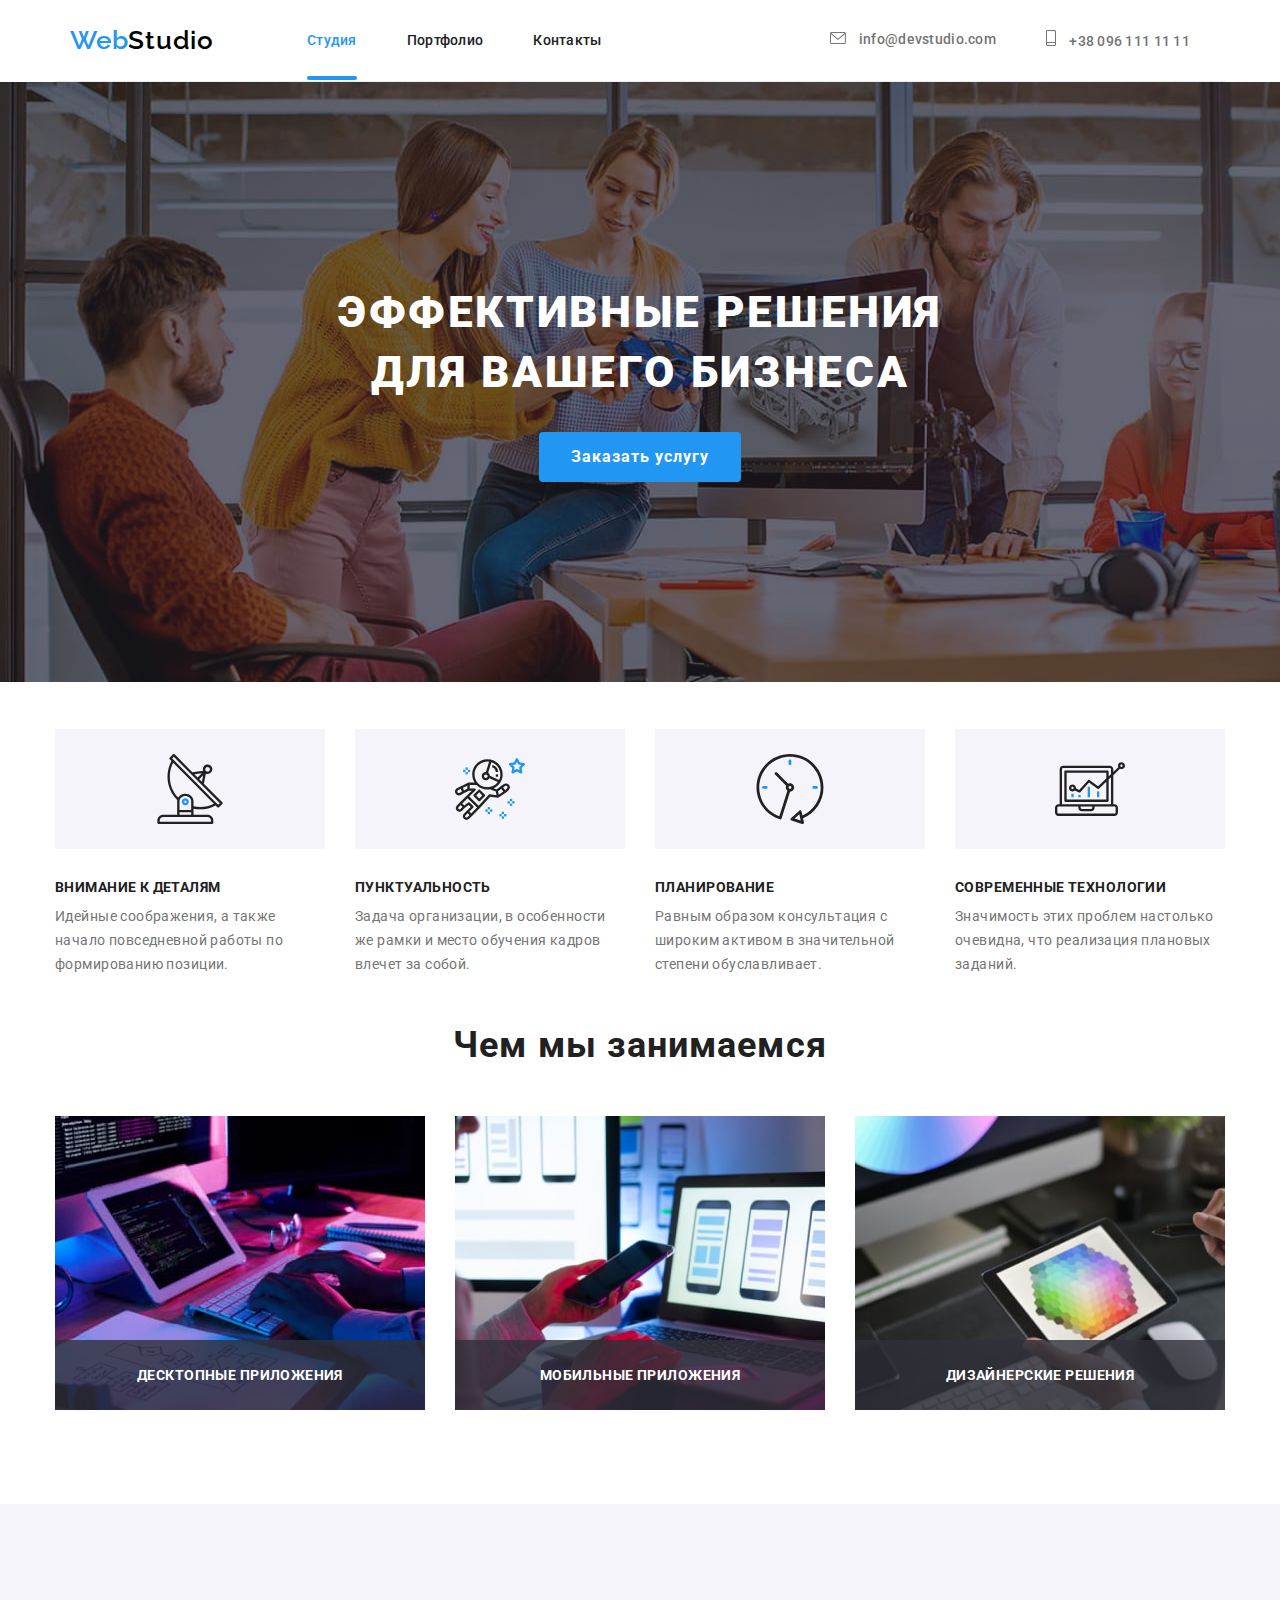
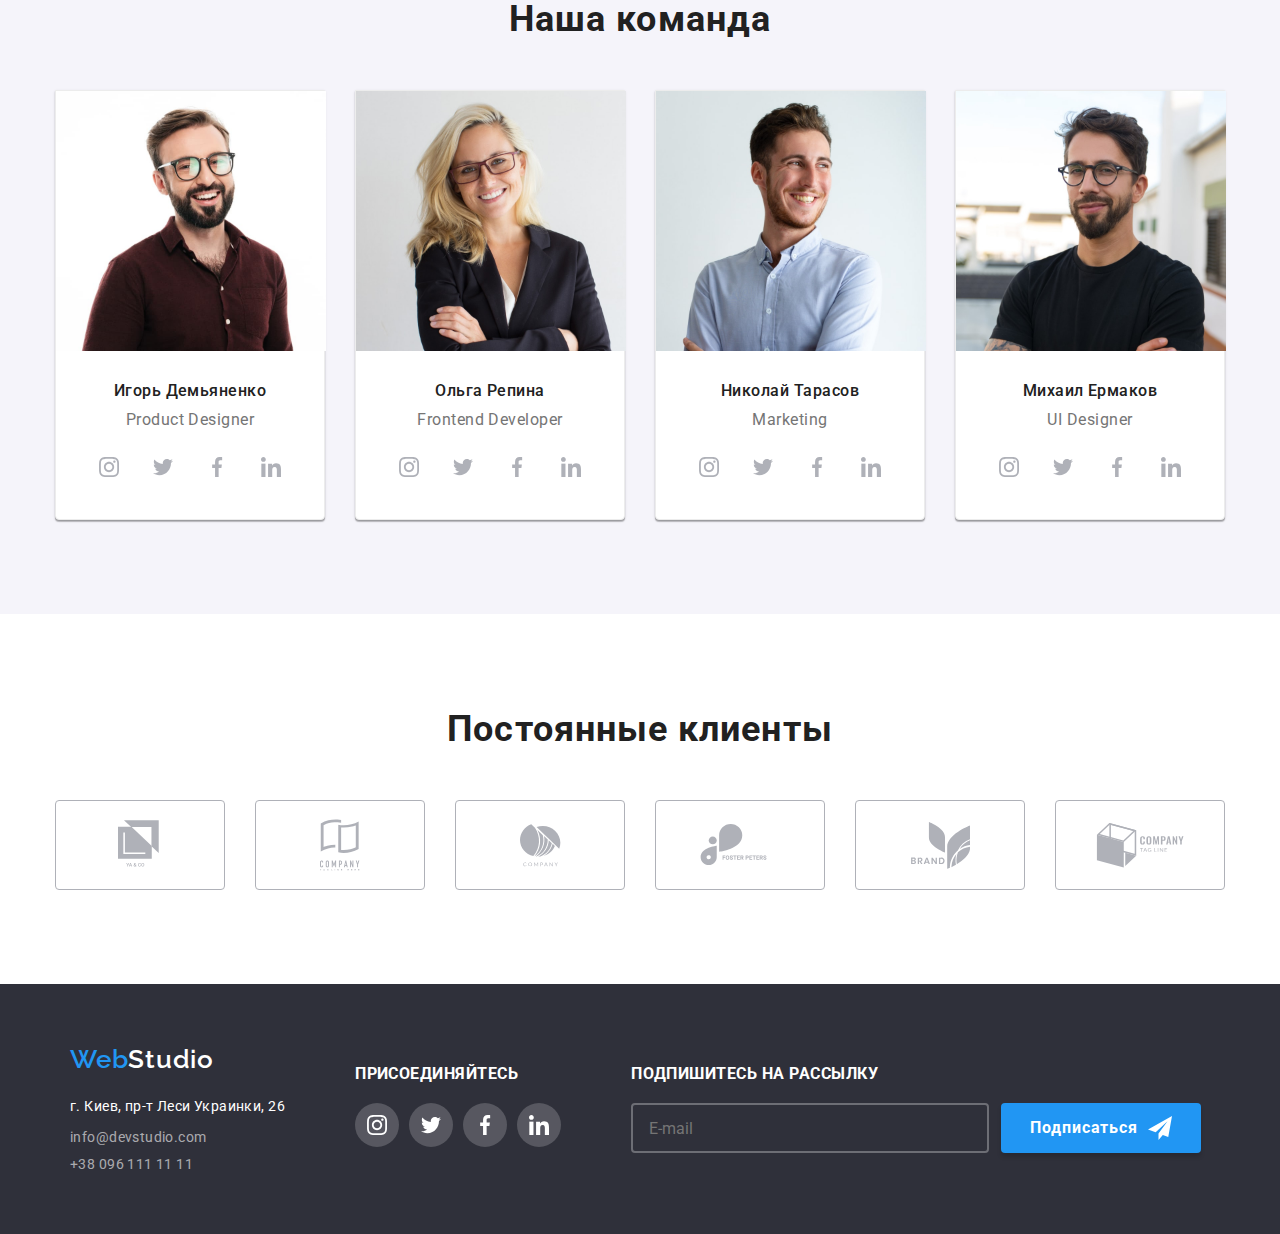
==== index.html @ baeb5adb "добавление фалов" ====
<!DOCTYPE html>
<html lang="ru">
<head>
    <meta charset="UTF-8">
    <meta name="viewport" content="width=device-width, initial-scale=1.0">
    <title>Вебстудия</title>
    <link rel="stylesheet" href="https://cdnjs.cloudflare.com/ajax/libs/modern-normalize/1.0.0/modern-normalize.css">
    <link rel="stylesheet" href="./css/styles.css">
    <link href="https://fonts.googleapis.com/css2?family=Raleway:wght@600&family=Roboto:wght@400;500;700;900&display=swap" rel="stylesheet">
</head>
<body>
    <div class="container">
        <!--HEADER-->
        <header class="header">
            <div class="container">
                <nav class="navigation">
                    <a class="link navigation-link" href="./index.html" aria-label="логотип вебстудии" lang="en">
                        <span class="web">Web</span>Studio  
                    </a>
                    <ul class="list navigation-list">
                        <li class="navigation-list-item">
                            <a class="navigation-list-link link link-studija" href="./index.html">Студия</a></li>
                        <li class="navigation-list-item">
                            <a class="link navigation-list-link" href="./portfolio.html">Портфолио</a></li>
                        <li class="navigation-list-item">
                            <a class="link navigation-list-link" href="">Контакты</a></li>
                    </ul>
                </nav>

                <address class="address">
                        <ul class="list header-address-link">
                        <li class="header-address">
                            <a class="link header-mail-link" 
                                href="mailto:info@devstudio.com">
                                <svg>
                                    <use href="./images/sprite.svg#icon-envelope" ></use>
                                </svg>
                                info@devstudio.com
                            </a>
                        </li>
                        <li class="header-address">
                            <a class="link header-tel-link" 
                                href="tel:+380961111111">
                                <svg>
                                    <use href="./images/sprite.svg#icon-smartphone" ></use>
                                </svg>
                                +38 096 111 11 11
                            </a>
                        </li>
                        </ul>
                </address>
            </div>
        </header>
    </div>    
        <main>

            <!--HERO-->
            <section class="hero">
                <div class="container">
                    <h1 class="hero-title">Эффективные решения <br> для вашего бизнеса</h1>
                    <button type="button" class="model-btn" data-modal-open> Заказать услугу </button>
                </div>
            </section>
                
            <!--Good-->
            <section class="articl">
                <div class="container">
                    <h2 class="articl-title-hidden visually-hidden">Список преимущетв</h2>
                    <ul class="list articl-list">
                        <li class="articl-list-item antenna">
                            <h3 class="articl-title">Внимание к деталям</h3>
                            <p class="articl-content"> Идейные соображения, а также начало повседневной работы по формированию позиции.</p>
                        </li>
                        <li class="articl-list-item astronaut">
                            <h3 class="articl-title">Пунктуальность</h3>
                            <p class="articl-content"> Задача организации, в особенности же рамки и место обучения кадров влечет за собой.</p>
                        </li>
                        <li class="articl-list-item clock">
                            <h3 class="articl-title"> Планирование</h3>
                            <p class="articl-content">Равным образом консультация с широким активом в значительной степени обуславливает.</p>
                        </li>
                        <li class="articl-list-item diagram">
                            <h3 class="articl-title">Современные технологии</h3>
                            <p class="articl-content">Значимость этих проблем настолько очевидна, что реализация плановых заданий.</p>
                        </li>
                    </ul>
                </div>     
            </section>
        
                <!--Services-->
               
            <section class="services-section">
                <div class="container">  
                    <h2 class="services-title">Чем мы занимаемся</h2>
                    <ul class="list services-img-list">
                        <Li class="services-img">
                            <img src="./images/box/box1.jpg" alt="Создание сайта"> 
                            <div class="services-text">
                                <p>Десктопные приложения</p>
                            </div>
                        </Li>    
                        <li class="services-img">
                            <img src="./images/box/box2.jpg" alt="Создание мобильного приложения">
                            <div class="services-text">
                                <p>Мобильные приложения</p>
                            </div>
                        </li>
                        <li class="services-img">
                            <img src="./images/box/box3.jpg" alt="Вебдизайн">
                            <div class="services-text">
                                <p>Дизайнерские решения</p>
                            </div>
                        </Li>
                    </ul>
                </div> 
            </section>
               
            <!--About us-->
            <section class="about-us-section">
                <div class="container">  
                    <h2 class="about-title">Наша команда</h2>
                    <ul class="list about-list">
                        <li class="about-inf">
                            <img  class="about-img" src="./images/team/team1.jpg" alt="фотография Игорь Демьяненко">
                            <div class="container-about">
                                <h3 class="about-name">Игорь Демьяненко</h3>
                                <p lang="en" class="about-prof"> Product Designer </p>
                                <ul class="social-list list">
                                    <li class="social-list-item">
                                      <a href="" class="social-link">
                                          <svg>
                                              <use href="./images/sprite.svg#icon-instagram"></use>
                                          </svg>
                                      </a>
                                    </li>
                                    <li class="social-list-item">
                                      <a href="" class="social-link">
                                        <svg>
                                            <use href="./images/sprite.svg#icon-twitter"></use>
                                        </svg> 
                                      </a>

                                    </li>
                                    <li class="social-list-item">
                                      <a href="" class="social-link">
                                        <svg>
                                            <use href="./images/sprite.svg#icon-facebook"></use>
                                        </svg>
                                      </a>

                                    </li>
                                    <li class="social-list-item">
                                      <a href="" class="social-link">
                                        <svg>
                                            <use href="./images/sprite.svg#icon-linkedin"></use>
                                        </svg>
                                      </a>

                                    </li>
                                </ul>
                            </div>
                        </li>
                        <li class="about-inf">
                            <img class="about-img" src="./images/team/team2.jpg" alt="фотография Ольга Репина">
                            <div class="container-about">
                                <h3 class="about-name">Ольга Репина</h3>
                                <p lang="en" class="about-prof">Frontend Developer</p>
                                <ul class="social-list list">
                                    <li class="social-list-item">
                                      <a href="" class="social-link">
                                          <svg>
                                              <use href="./images/sprite.svg#icon-instagram"></use>
                                          </svg>
                                      </a>
                                    </li>
                                    <li class="social-list-item">
                                      <a href="" class="social-link">
                                        <svg>
                                            <use href="./images/sprite.svg#icon-twitter"></use>
                                        </svg> 
                                      </a>

                                    </li>
                                    <li class="social-list-item">
                                      <a href="" class="social-link">
                                        <svg>
                                            <use href="./images/sprite.svg#icon-facebook"></use>
                                        </svg>
                                      </a>

                                    </li>
                                    <li class="social-list-item">
                                      <a href="" class="social-link">
                                        <svg>
                                            <use href="./images/sprite.svg#icon-linkedin"></use>
                                        </svg>
                                      </a>

                                    </li>
                                </ul>
                            </div>
                        </li>
                        <li class="about-inf">
                            <img class="about-img" src="./images/team/team3.jpg" alt="фотография Николай Тарасов">
                            <div class="container-about">
                                <h3 class="about-name">Николай Тарасов</h3>
                                <p lang="en" class="about-prof">Marketing</p>
                                <ul class="social-list list">
                                    <li class="social-list-item">
                                      <a href="" class="social-link">
                                          <svg>
                                              <use href="./images/sprite.svg#icon-instagram"></use>
                                          </svg>
                                      </a>
                                    </li>
                                    <li class="social-list-item">
                                      <a href="" class="social-link">
                                        <svg>
                                            <use href="./images/sprite.svg#icon-twitter"></use>
                                        </svg> 
                                      </a>

                                    </li>
                                    <li class="social-list-item">
                                      <a href="" class="social-link">
                                        <svg>
                                            <use href="./images/sprite.svg#icon-facebook"></use>
                                        </svg>
                                      </a>

                                    </li>
                                    <li class="social-list-item">
                                      <a href="" class="social-link">
                                        <svg>
                                            <use href="./images/sprite.svg#icon-linkedin"></use>
                                        </svg>
                                      </a>

                                    </li>
                                </ul>
                            </div>
                        </li>
                        <li class="about-inf">
                            <img class="about-img" src="./images/team/team4.jpg" alt="фотография Михаил Ермаков">
                            <div class="container-about">
                                <h3 class="about-name">Михаил Ермаков</h3>
                                <p lang="en" class="about-prof">UI Designer</p>
                                <ul class="social-list list">
                                    <li class="social-list-item">
                                      <a href="" class="social-link">
                                          <svg>
                                              <use href="./images/sprite.svg#icon-instagram"></use>
                                          </svg>
                                      </a>
                                    </li>
                                    <li class="social-list-item">
                                      <a href="" class="social-link">
                                        <svg>
                                            <use href="./images/sprite.svg#icon-twitter"></use>
                                        </svg> 
                                      </a>

                                    </li>
                                    <li class="social-list-item">
                                      <a href="" class="social-link">
                                        <svg>
                                            <use href="./images/sprite.svg#icon-facebook"></use>
                                        </svg>
                                      </a>

                                    </li>
                                    <li class="social-list-item">
                                      <a href="" class="social-link">
                                        <svg>
                                            <use href="./images/sprite.svg#icon-linkedin"></use>
                                        </svg>
                                      </a>

                                    </li>
                                </ul>
                            </div>
                        </li>
                    </ul>
                </div> 
            </section>

            <!--Clients-->
            <section class="clients-section">
                <div class="container">
                    <h2 class="clients-title">Постоянные клиенты</h2>
                    <ul class="list clients-list">
                        <li class="clients-list-item">
                            <a href="" class="clients-list-link">
                                <svg width="45" height="50">
                                    <use href="./images/sprite.svg#icon-logo1"></use>
                                </svg>
                            </a>
                        </li>
                        <li class="clients-list-item">
                            <a href="" class="clients-list-link">
                                <svg width="40" height="52">
                                    <use href="./images/sprite.svg#icon-logo2"></use>
                                </svg>
                            </a>
                        </li>
                        <li class="clients-list-item">
                            <a href="" class="clients-list-link">
                                <svg width="41" height="43">
                                    <use href="./images/sprite.svg#icon-logo3"></use>
                                </svg>
                            </a>
                        </li>
                        <li class="clients-list-item">
                            <a href="" class="clients-list-link">
                                <svg width="80" height="42">
                                    <use href="./images/sprite.svg#icon-logo4"></use>
                                </svg>
                            </a>
                        </li>
                        <li class="clients-list-item">
                            <a href="" class="clients-list-link">
                                <svg width="59" height="47">
                                    <use href="./images/sprite.svg#icon-logo5"></use>
                                </svg>
                            </a>
                        </li>
                        <li class="clients-list-item">
                            <a href="" class="clients-list-link">
                                <svg width="89" height="45">
                                    <use href="./images/sprite.svg#icon-logo6"></use>
                                </svg>
                            </a>
                        </li>
                        
                    </ul>

                </div>
            </section>
               
        </main>
    
        <footer class="footer">
            <div class="container-footer">
                <ul class="footer-list list">
                    <li class="footer-item">
                        <a class="link footer-navigation-link" href="./index.html" aria-label="логотип вебстудии" lang="en">
                            <span class="web">Web</span>Studio
                        </a> 
                        <address class="address">
                            <ul class="list footer-address-link">
                                <li class="footer-link">
                                    <a class="link footer-maps-link" href="https://goo.gl/maps/2Fpc7KWCbMKG8SjK6" target="_blank">г. Киев, пр-т Леси Украинки, 26</a>  </li>
                                <li class="footer-link">
                                    <a class="link footer-mail-link" href="mailto:info@devstudio.com">info@devstudio.com</a></li>
                                <li class="footer-link">
                                    <a class="link footer-tel-link" href="tel:+380961111111">+38 096 111 11 11</a></li>
                            </ul>
                        </address>
                    </li>
                    <li class="footer-item-container">
                       <h3 class="social-title">присоединяйтесь</h3> 
                       <ul class="social-list-footer list">
                        <li class="social-footer-item">
                          <a href="" class="social-footer-link">
                              <svg>
                                  <use href="./images/sprite.svg#icon-instagram" ></use>
                              </svg>
                          </a>
                        </li>
                        <li class="social-footer-item">
                          <a href="" class="social-footer-link">
                            <svg>
                                <use href="./images/sprite.svg#icon-twitter" ></use>
                            </svg> 
                          </a>

                        </li>
                        <li class="social-footer-item">
                          <a href="" class="social-footer-link">
                            <svg>
                                <use href="./images/sprite.svg#icon-facebook" ></use>
                            </svg>
                          </a>

                        </li>
                        <li class="social-footer-item">
                          <a href="" class="social-footer-link">
                            <svg>
                                <use href="./images/sprite.svg#icon-linkedin" ></use>
                            </svg>
                          </a>

                        </li>
                    </ul>
                    </li>
                    <li class="footer-form-section">
                        <h3 class="social-title">Подпишитесь на рассылку</h3> 
                        <form action="#" class="footer-form">
                            <input type="email" 
                                name="email" 
                                
                                placeholder="E-mail"
                                class="footer-form-input">
                            <button type="submit" class="form-footer-btn">
                                
                                    Подписаться
                                    <svg width="24px" height="24px" class="submit-icon">
                                        <use href="./images/sprite.svg#icon-send"></use>
                                    </svg>        
                                
                            </button>   
                        </form>
                    </li>
                </ul>
            </div>

        </footer>

        <div class="backdrop is-hidden" data-modal>
            <div class="support">
                <div class="model">
                    <button type="button" class="close-btn" data-modal-close>
                        <svg>
                            <use class="close" href="./images/sprite.svg#icon-close"></use>
                        </svg>
                    </button>
                    <h2 class="modal-title">Оставьте свои данные, мы вам перезвоним</h2>
                    <form action="#"  class="form">
                        
                        <label class="form-container">
                            Имя
                            <input type="text" name="name" class="form-input">
                            <svg width="18px" height="18px" class="modal-form-icon">
                                <use href="./images/sprite.svg#icon-model-person"></use>
                            </svg>
                        </label>
                        
                        <label for="tel" class="form-container">
                            Телефон
                
                            <input type="tel" class="form-input" name="tel" id="tel">
                            <svg width="18px" height="18px" class="modal-form-icon">
                                <use href="./images/sprite.svg#icon-model-phone"></use>
                            </svg>
                        </label>
                        
                        <label for="email" class="form-container">
                            Почта
                           
                            <input type="email" class="form-input" name="email" id="email">
                            <svg width="18px" height="18px" class="modal-form-icon">
                                <use href="./images/sprite.svg#icon-model-email"></use>
                            </svg>
                        </label>
                        
                        <label for="coment" class="form-container-coment">
                            Комментарий
                           
                            <textarea name="coment" class="form-coment" placeholder="Введите текст" id="coment"></textarea>
                        </label>   
                        
                        <input type="checkbox" name="assept" value="assept-police"
                         class="form-checkbox visually-hidden" id="assept">
                        <label for="assept" class="form-checkbox-conteiner">
                            Соглашаюсь с рассылкой и принимаю <a href="" class="checkbox-item">Условия договора</a> 
                        </label>
                        
                        <div class="btn-submit">
                            <button type="submit" class="form-submit-btn">Отправить</button>
                        </div>
                    </form>
                </div>
            </div>
        </div>
    <script src="./js/model.js"></script>
</body>
</html>
---- css/styles.css ----
:root {
    --main-font: "Roboto", sans-serif; 
    --secondary-font: "Raleway", sans-serif;
    --title-light-thene-color: #212121;
    --title-dark-thene-color: #FFFFFF;
    --subtitle-color: #757575;
    --footer-address-color: rgba(255, 255, 255, 0.6);
    --accent-color: #2196F3; 
    --portfolio-btn: #F9F8FF;
    --timing-function: cubic-bezier(0.4, 0, 0.2, 1);

}

*,
*::before,
*::after {
    margin: 0;
    padding: 0;
}

body {
    font-family: var(--main-font);
    font-style: normal;
}


.link {
    text-decoration: none;
}

.list {
    list-style: none;
    padding: 0;
    margin: 0;
}
.address {
    font-style: normal;
}

img {
    display: block;
}

.web {
    color: #2196F3;
}

.visually-hidden {
    position: absolute !important;
    clip: rect(1px 1px 1px 1px); /* IE6, IE7 */
    clip: rect(1px, 1px, 1px, 1px);
    padding: 0 !important;
    border: 0 !important;
    height: 1px !important;
    width: 1px !important;
    overflow: hidden;
}

.container {
    width: 1200px;
    padding-left: 15px;
    padding-right: 15px;
    margin: 0 auto;
}
   

.header {
    padding-bottom: 25px;
    padding-top: 25px;
    border-bottom: 1px solid #ECECEC;
}

.header .container {
    display: flex;
    align-items: center;
}

.header .address {
    margin-left: auto;
    margin-right: 50px;
}

.navigation {
    display: flex;
}

.navigation-list {
    display: flex;
    align-items: center;
}

.header-address-link{
    display: flex;
    transition: color 250ms var(--timing-function);
}

.header-mail-link svg {
    height: 12px;
    width: 16px;
    margin-right: 10px;
}

.header-tel-link svg {
    height: 16px;
    width: 10px;
    margin-right: 10px;
}

.header-mail-link:hover svg,
.header-tel-link:hover svg {
    --color5: #2196F3;
} 

.navigation-list-item:not(:last-child) {
    margin-right: 50px;
}

.header-address:not(:last-child) {
    margin-right: 50px;
}

.navigation-link {
    font-family: var(--secondary-font);
    font-style: normal;
    font-weight: 600;
    font-size: 26px;
    line-height: 1.192;
    letter-spacing: 0.03em;
    color: #000000;
    margin-right: 93px;

}
.navigation-list-link {
    font-family: var(--main-font);
    font-style: normal;
    font-weight: 500;
    font-size: 14px;
    line-height: 1.143;
    letter-spacing: 0.02em;
    color: #212121;
    padding-top: 32px;
    padding-bottom: 32px;
    position: relative; 
    transition: color 250ms var(--timing-function);
}



.link-studija,
.link-portofolio {
    color: var(--accent-color);
}


.link-studija::after,
.link-portofolio::after {
    display: block;
    content: " ";
    left: 0;
    bottom: 0;
    width: 100%;
    height: 4px;
    border-radius: 2px;
    background-color:var(--accent-color);
    position: absolute;
    transition: color 250ms var(--timing-function);
}


.navigation-list-link:hover,
.navigation-list-link:focus,
.header-address-link :hover,
.header-address-link :focus {
    color: var(--accent-color);
}

.header-mail-link,
.header-tel-link {
    font-family: var(--main-font);
    font-style: normal;
    font-weight: 500;
    font-size: 14px;
    line-height: 1.143;
    letter-spacing: 0.02em;
    color: #757575;
}


.hero-title {
    margin-top: 0;
    margin-bottom: 30px;
    font-family: var(--main-font);
    font-style: normal;
    font-weight: 900;
    font-size: 44px;
    line-height: 1.366;
    text-align: center;
    letter-spacing: 0.06em;
    text-transform: uppercase;
    color: var(--title-dark-thene-color); 
}

.hero {
    background: #2F303A;
    padding-top: 200px;
    padding-bottom: 200px;
    background-image: linear-gradient(rgba(47, 48, 58, 0.4),rgba(47, 48, 58, 0.4)), 
                      url(../images/hero/hero1.jpg);
    background-repeat: no-repeat;    
    background-size: cover;            
}

.model-btn {
    min-width: 200px;
    border-radius: 4px;
    padding: 10px 32px;
    font-family: var(--main-font);
    font-style: normal;
    font-weight: 700;
    font-size: 16px;
    line-height: 1.875;
    align-items: center;
    text-align: center;
    letter-spacing: 0.06em;
    color: var(--title-dark-thene-color);
    background: var(--accent-color);
    border-color: var(--accent-color);
    display: block;
    margin: 0 auto; 
    cursor: pointer; 
    outline: none;
    border: none;
}


.backdrop {
    position: fixed;
    overflow-y: auto;
    top: 0;
    left: 0;
    width: 100%;
    height: 100%;
    background-color: rgba(0, 0, 0, 0.5);
}

.support {
    display: flex;
    justify-content: center;
    align-items: center;
    min-height: 100%;
}

.model {
    position: relative;
    width: 528px;
    height: 581px;
    background-color: #FFFFFF;
    
    padding-left: 40px;
    padding-right: 40px;
    
}

.close-btn svg {
    position: absolute;
    width: 30px;
    height: 30px;
    top: 8px;
    right: 8px; 
    background-color: #FFFFFF;
    border: 1px solid rgba(0, 0, 0, 0.1);
    border-radius: 50%;
    cursor: pointer;
   
}

.close-btn:hover  {
    --color3: #2196F3;
}

.modal-title {
    font-weight: 700;
    font-size: 20px;
    line-height: 1.172;
    text-align: center;
    letter-spacing: 0.03em;
    color: #212121;
    margin-top: 16px;
    margin-bottom: 12px;
}

.form-container {
    display: block;
    margin-bottom: 10px;
    font-weight: 400;
    font-size: 12px;
    line-height: 1.172;
    text-align: ;
    letter-spacing: 0.01em;
    color: rgba(117, 117, 117, 1);
    position: relative;
    cursor: pointer;
}

.form-input{
    
    width: 448px;
    height: 40px;
    border-color: rgba(33, 33, 33, 0.2);
    border-style: solid;
    margin-top: 4px;
    padding-left: 42px;
}   

.form-container-coment {
    font-weight: 400;
    font-size: 12px;
    line-height: 1.172;
    text-align: ;
    letter-spacing: 0.01em;
    color: rgba(117, 117, 117, 1);
    cursor: pointer;
    
}

.form-coment{
    
    width: 448px;
    height: 120px;
    padding: 12px;
    resize: none;
    border-color: rgba(33, 33, 33, 0.2);
    border-style: solid;
    margin-top: 4px;
    margin-bottom: 20px; 
}

.modal-form-icon {
    position: absolute;
    bottom: 12px;
    left: 12px;
}

.form-input:focus + .modal-form-icon,
.form-input:hover + .modal-form-icon{
    fill: #2196F3;
}

.form-input:hover,
.form-coment:hover,
.form-input:focus,
.form-coment:focus {
    border-color: #2196F3;
    color: #2196F3;
    outline: none;
}

.form-checkbox-conteiner {
    display: flex;
    align-items: center;
    justify-content: center;
    font-family: var(--main-font);
    font-style: normal;
    font-weight: 400;
    font-size: 14px;
    line-height: 1.714;
    letter-spacing: 0.03em;
    color: rgba(117, 117, 117, 1);
    

}

.form-checkbox-conteiner::before {
    display: inline-block;
    content: "";
    width: 16px;
    height: 15px;
    border-radius: 2px;
    border: 0.75px solid #212121;
    margin-right: 8px;
    
   
}

.form-checkbox:checked + .form-checkbox-conteiner::before {
    background-color: #2196F3;
    background-image: url(../images/modal/check.svg);
    border: none;
   
    
}


.checkbox-item {
    color: #2196F3;
    margin-left: 5px;
    
}


.form-submit-btn {
    
    font-family: var(--main-font);
    font-style: normal;
    font-weight: 700;
    font-size: 16px;
    line-height: 1.875;
    align-items: center;
    text-align: center;
    letter-spacing: 0.06em;
    background-color: rgba(33, 150, 243, 1);
    width: 200px;
    height: 50px;
    border-radius: 4px;
    border-color: rgba(33, 150, 243, 1);
    color: #FFFFFF;
    box-shadow: 0px 4px 4px rgba(0, 0, 0, 0.15);
    cursor: pointer;
    display: block;
    margin: 0 auto;
    border: none;
    
}

.is-hidden {
    opacity: 0;
    visibility: hidden;
    pointer-events: none;
}

.articl {
    padding-top: 47px;
    padding-bottom: 47px;
}

.articl-list {
    display: flex;
    
}

.articl-list-item:not(:last-child) {
    margin-right: 30px;
   
}

.articl-list-item {
    width: 270px;
}


.antenna::before {
    display: block;
    content: "";
    height: 120px;
    background-image: url(../images/figure-icon/antenna.svg);
    background-repeat: no-repeat;
    background-position: center;
    background-color: #F5F4FA;
    
}

.clock::before {
    display: block;
    content: "";
    height: 120px;
    background-image: url(../images/figure-icon/clock.svg);
    background-repeat: no-repeat;
    background-position: center;
    background-color: #F5F4FA;
}

.diagram::before {
    display: block;
    content: "";
    height: 120px;
    background-image: url(../images/figure-icon/diagram.svg);
    background-repeat: no-repeat;
    background-position: center;
    background-color: #F5F4FA;
}

.astronaut::before {
    display: block;
    content: "";
    height: 120px;
    background-image: url(../images/figure-icon/astronaut.svg);
    background-repeat: no-repeat;
    background-position: center;
    background-color: #F5F4FA;
}


.articl-title-hidden {
    margin-top: 0;
    margin-bottom: 0;
}

.articl-title {
    margin-top: 30px;
    margin-bottom: 10px;
    font-weight: 700;
    font-size: 14px;
    line-height: 1.143;
    letter-spacing: 0.03em;
    text-transform: uppercase;
    color: #212121;
}

.articl-content {
    margin-top: 0;
    margin-bottom: 0;
    font-family: var(--main-font);
    font-style: normal;
    font-weight: normal;
    font-size: 14px;
    line-height: 1.714;
    letter-spacing: 0.03em;
    color: #757575;
}

.services-section {
    padding-bottom: 94px;
    
}

.services-title,
.about-title,
.clients-title {
    font-weight: 700;
    font-size: 36px;
    line-height: 1.167;
    text-align: center;
    letter-spacing: 0.03em;
    color: #212121;
    margin-top: 0;
    margin-bottom: 50px;
}

.services-img-list {
    display: flex;
    flex-wrap: wrap;
}

.services-img {
    width: 370px;
    position: relative;
    
}

.services-img:not(:last-child) {
    margin-right: 30px;
}

.services-text {
    background: rgba(47, 48, 58, 0.8);
    color: #FFFFFF;
    font-family: var(--main-fon);
    font-style: normal;
    font-weight: 700;
    font-size: 14px;
    line-height: 1.143;
    letter-spacing: 0.03em;
    text-align: center;
    text-transform: uppercase;
    padding-top: 27px;
    padding-bottom: 27px;
    position: absolute;
    width: 100%;
    left: 0;
    bottom: 0;
}

.about-us-section {
    padding-top: 94px;
    padding-bottom: 94px;
    background-color: #F5F4FA;
}

.container-about {
    padding-top: 30px;
    padding-bottom: 30px;
}

.about-list   {
    display: flex;
    flex-wrap: wrap;

}

.about-inf {
    width: 270px;
    background-color: #FFFFFF;
    border: 1px solid #ECECEC;
    box-shadow: 0px 2px 1px 0px rgba(0, 0, 0, 0.2), 
                0px 1px 1px 0px rgba(0, 0, 0, 0.14), 
                0px 1px 3px 0px rgba(0, 0, 0, 0.12);
    border-radius: 0px 0px 4px 4px;            
}

.about-inf:not(:last-child) {
    margin-right: 30px;
}

.about-img {
    width: 270px;
    margin-top: 0;
    margin-bottom: 0;
}

.about-name {
    font-weight: 500;
    font-size: 16px;
    line-height: 1.188;
    text-align: center;
    letter-spacing: 0.03em;
    color: #212121;
    margin-top: 0;
    margin-bottom: 10px;
}

.about-prof {
    font-weight: 400;
    font-size: 16px;
    line-height: 1.188;
    text-align: center;
    letter-spacing: 0.03em;
    color: #757575;
    margin-top: 0;
    margin-bottom: 16px;
}

.social-list {
    display: flex;
    align-items: center;
    justify-content: center;
}

.social-link {
    display: flex;
    height: 44px;
    width: 44px;
    border-radius: 50%;
    align-items: center;
    justify-content: center;
}

.social-list-item {
    display: flex;
    border-radius: 50%;
    align-items: center;
    justify-content: center;
    transition: all 250ms var(--timing-function);
}

.social-list-item:not(:last-child) {
    margin-right: 10px;
}

.social-list-item:hover {
    background-color: #2196F3 ;
    cursor: pointer;
    
}

.social-list-item:hover svg {
    --color4: #FFFFFF; }


.social-link svg {
    width: 20px;
    height: 20px;
}

.clients-section {
    padding-top: 94px;
    padding-bottom: 94px;
}

.clients-list {
    display: flex;
    align-items: center;
    justify-content: center;
}

.clients-list-link {
    display: flex;
    height: 90px;
    width: 170px;
    align-items: center;
    justify-content: center ;
    border: 1px solid #afb1b8;
    border-radius: 4px;
    transition: all 250ms var(--timing-function);
}

.clients-list-item:not(:last-child) {
    margin-right: 30px;
}

.clients-list-link svg {
    --color2: #AFB1B8;
    transition: all 250ms var(--timing-function);
   
    
}

.clients-list-link:hover svg {
    --color4: #2196F3;
    --color2:  #2196F3;
}

.clients-list-link:hover {
   border: 1px solid #2196F3;
}

.project-nav-section {
    padding-bottom: 94px;
}

.projects-nav {
    padding-top: 94px;
    padding-bottom: 50px;
}

.title-projects-nav {
    margin-top: 0;
    margin-bottom: 0;
}

.list btn-nav {
    margin-top: 0;
    margin-bottom: 0;
}

.list-project-nav {
    display: flex;
    flex-wrap: wrap;
}

.btn-nav {
    display: flex;
    flex-wrap: wrap;
    justify-content: center;
}

.model-btn-nav {

    display: inline-block;
    min-width: 73px;
    border-radius: 4px;
    padding: 6px 22px;
    align-items: center;
    font-family: var(--main-font);
    font-weight: 500;
    font-size: 16px;
    line-height: 1.625;
    text-align: center;
    letter-spacing: 0.03em;
    color: var(--title-light-thene-color);
    background: var(--portfolio-btn);
    border-color: var(--portfolio-btn);
    transition: all  250ms var(--timing-function);
}

.model-btn-nav:hover,
.model-btn-nav:focus {
    background-color: var(--accent-color);
    color: var(--title-dark-thene-color);
    cursor: pointer;
}

.btn-nav-list:not(:last-child) {
    margin-right: 8px;
}


.list-progect {
    
    width: 370px;
    border: 1px solid #ECECEC;
    transition: all 250ms var(--timing-function);
    
}

.list-progect:hover {
    box-shadow: 1px 4px 6px 0px rgba(0, 0, 0, 0.16), 
                1px 4px 6px 0px rgba(0, 0, 0, 0.06), 
                1px 4px 6px 0px rgba(0, 0, 0, 0.12); 
    
}

.list-progect:hover .project-text {
    cursor: pointer;
    transform: translateY(0%);
}

.list-progect:not(:nth-child(3n)) {
    margin-right: 30px;
}

.list-progect:not(:nth-last-child(-n+3)) {
    margin-bottom: 30px;
}

.project-img {
    margin-top: 0;
    margin-bottom: 0;
    
}

.project-text-container {
    position: relative;
    overflow: hidden;
}

.project-text {

    position: absolute;
    display: inline-block;
    font-family: var(--main-font);
    font-weight: 400;
    font-size: 18px;
    line-height: 28px;
    font-style: normal;
    letter-spacing: 0.03em;
    background-color: rgba(33, 150, 243, 0.9);
    color: #FFFFFF;
    width: 100%;
    height: 100%;

    padding: 63px 24px;
    top: 0;
    left: 0;
    transform: translateY(100%);
    transition: transform 250ms cubic-bezier(0.4, 0, 0.2, 1);
    
    
}


.subject {
    font-weight: 700;
    font-size: 18px;
    line-height: 2;
    letter-spacing: 0.06em;
    color: #212121;
    margin-top: 0;
    margin-bottom: 4px;

}

.subject-project {
    font-weight: 400;
    font-size: 16px;
    line-height: 1.875;
    letter-spacing: 0.03em;
    color: #757575;
    margin-top: 0;
    margin-bottom: 0;

}

.container-subject {
    padding: 20px 24px;
}


.footer {
    background: #2F303A;
    padding-top: 60px;
    padding-bottom: 60px;
    
   
}

.container-footer {
    width: 1170px;
    padding-left: 15px;
    padding-right: 15px;
    margin: 0 auto; 
}

.footer-navigation-link {
    font-family: var(--secondary-font);
    font-style: normal;
    font-weight: 600;
    font-size: 26px;
    line-height: 1.192;
    letter-spacing: 0.03em;
    color: var(--title-dark-thene-color);
}

.footer-maps-link {
    font-family: var(--main-font);
    font-style: normal;
    font-weight: 400;
    font-size: 14px;
    line-height: 1.714;
    letter-spacing: 0.03em;
    color: var(--title-dark-thene-color);
}

.footer-mail-link,
.footer-tel-link {
    font-family: var(--main-font);
    font-style: normal;
    font-weight: 400;
    font-size: 14px;
    line-height: 1,714px;
    letter-spacing: 0.03em;
    color: rgba(255, 255, 255, 0.6);
    margin-top: 0;
    margin-bottom: 0;
}

.footer-link:not(:last-child) {
    margin-bottom: 9px;
}

.footer .address {
    margin-top: 20px;
}

.footer-list {
    display: flex;
    align-items: center;
   

}

.footer-item {
    margin-right: 70px;
}

.footer-item-container {
    margin-bottom: 6px;
    margin-right: 70px;
}

.social-title {
    margin-bottom: 20px;
    text-transform: uppercase;
    font-size: var(--main-font);
    font-weight: 700;
    color: #FFFFFF;
    letter-spacing: 0.03em;
}

.social-list-footer {
    display: flex;
    align-items: center;
    justify-content: center;
   
}

.social-footer-item {
    display: flex;
    height: 44px;
    width: 44px;
    border-radius: 50%;
    align-items: center;
    justify-content: center;
    background: rgba(255, 255, 255, 0.1); 
}

.social-footer-link {
    display: flex;
    height: 44px;
    width: 44px;
    border-radius: 50%;
    align-items: center;
    justify-content: center;
    background: rgba(255, 255, 255, 0.1); 
    transition: background-color 250ms var(--timing-function);
}


.social-footer-item:not(:last-child) {
    margin-right: 10px;
}

.social-footer-link svg {
    width: 20px;
    height: 20px;
    --color4: #FFFFFF
}

.social-footer-link:hover {
    background-color: #2196F3 ;
}


.footer-form-input {
    width: 358px;
    height: 50px;
    margin-right: 12px;
    background-color: transparent;
    border-color: rgba(255, 255, 255, 0.3);
    border-style: solid;
    padding-left: 16px;
    border-radius: 4px;
    color: #FFFFFF ;
}

.footer-form-input:hover,
.footer-form-input:focus {
    border-color: #2196F3;
    
    outline: none;
}

.footer-form {
    display: flex;
}

.form-footer-btn {
    position: relative;
    display: flex;
    align-items: center;
    justify-content: center;
    font-family: var(--main-font);
    font-style: normal;
    font-weight: 700;
    font-size: 16px;
    line-height: 1.875;
    align-items: center;
    text-align: center;
    letter-spacing: 0.06em;
    background-color: rgba(33, 150, 243, 1);
    width: 200px;
    height: 50px;
    border-radius: 4px;
    border-color: rgba(33, 150, 243, 1);
    color: #FFFFFF;
    box-shadow: 0px 4px 4px rgba(0, 0, 0, 0.15);
    cursor: pointer;
    margin: 0 auto;
    border: none;
    
}

.btn-submit {
    margin-top: 30px;
    margin-bottom: 35px;
}

.submit-icon {
    margin-left: 10px;
}
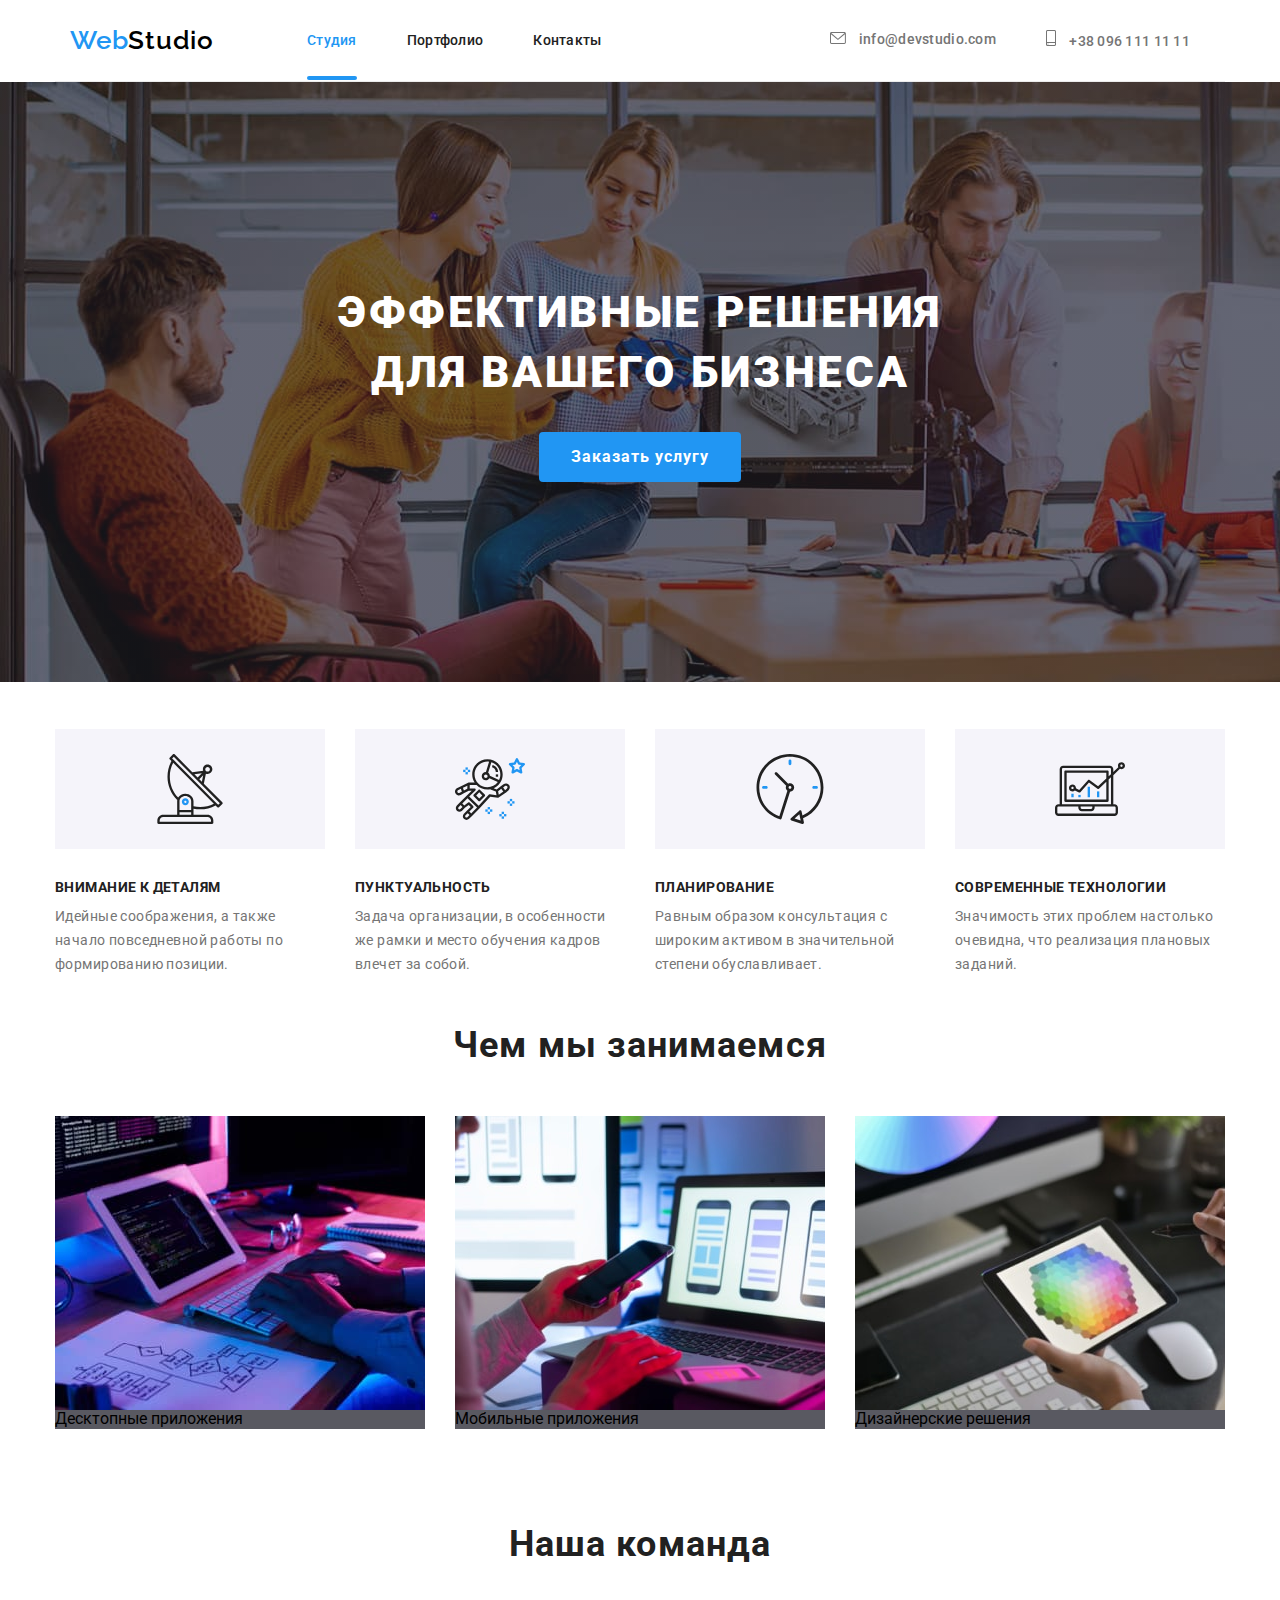
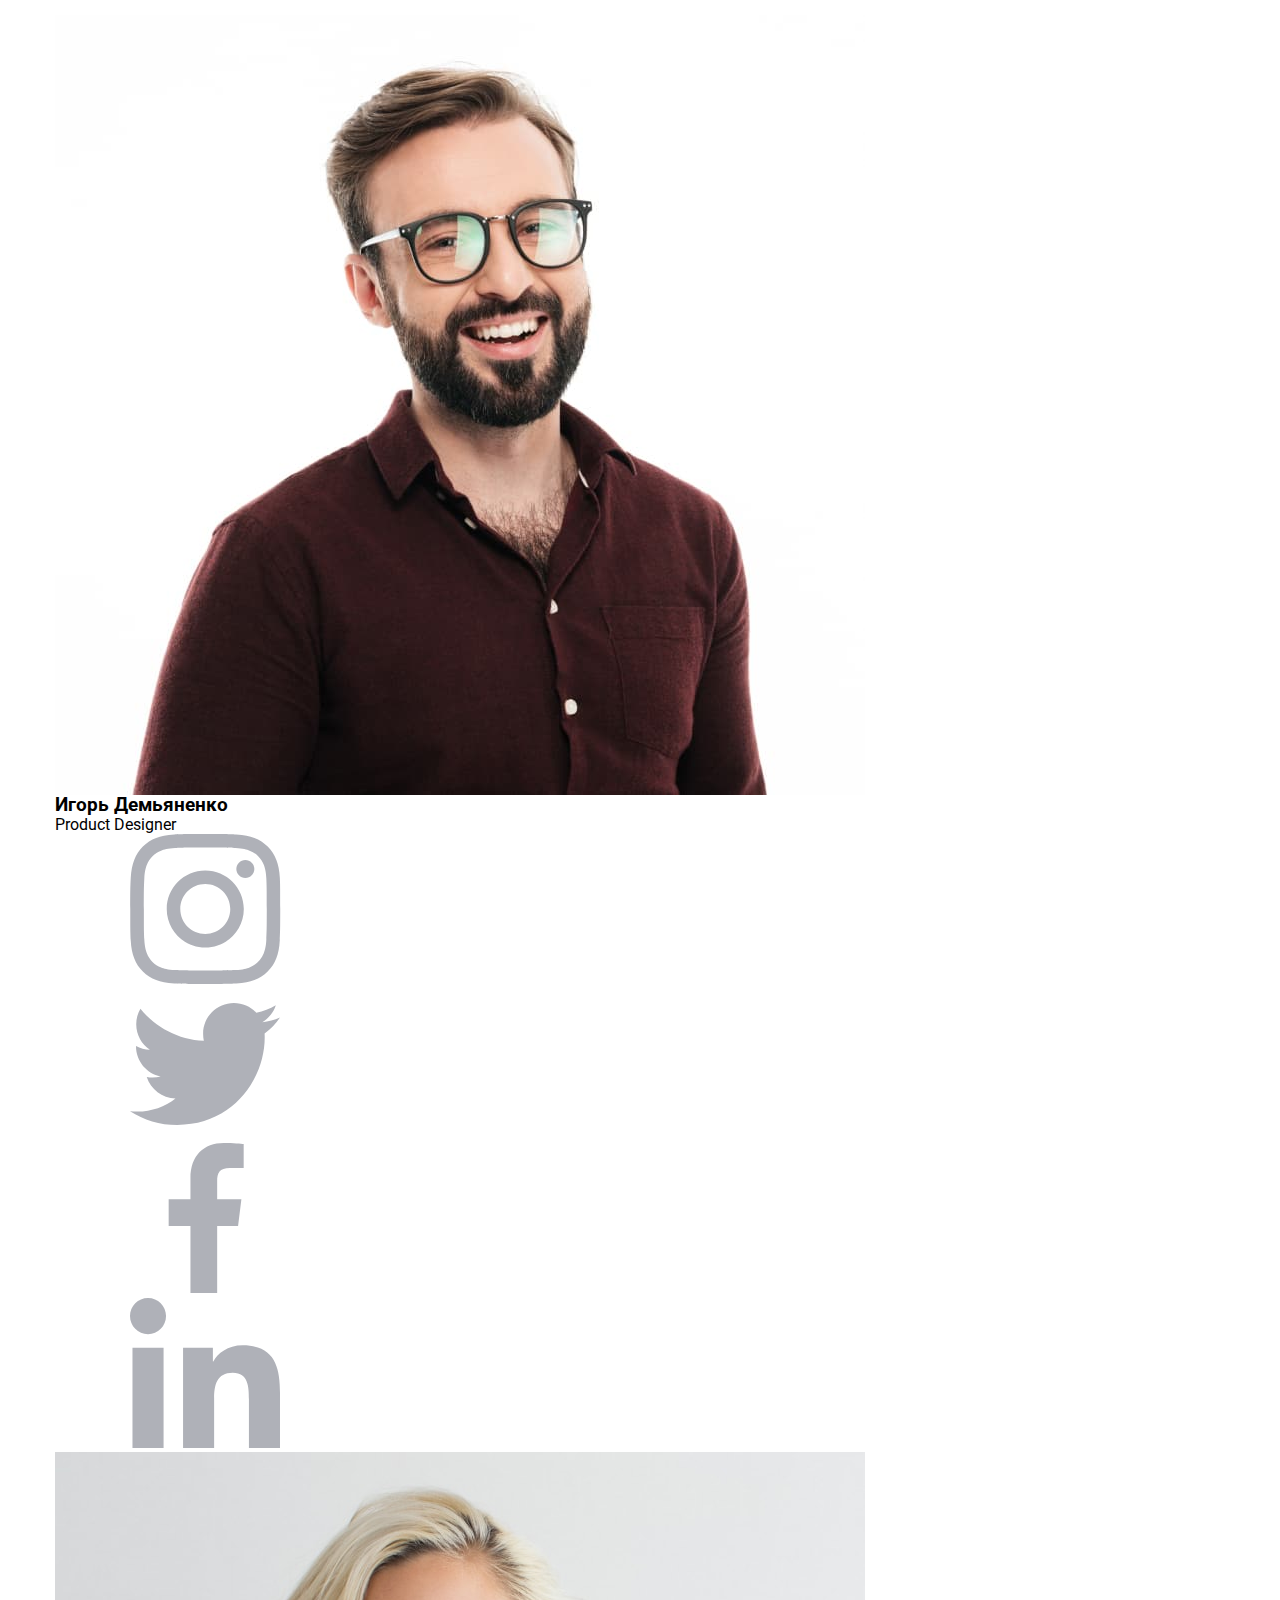
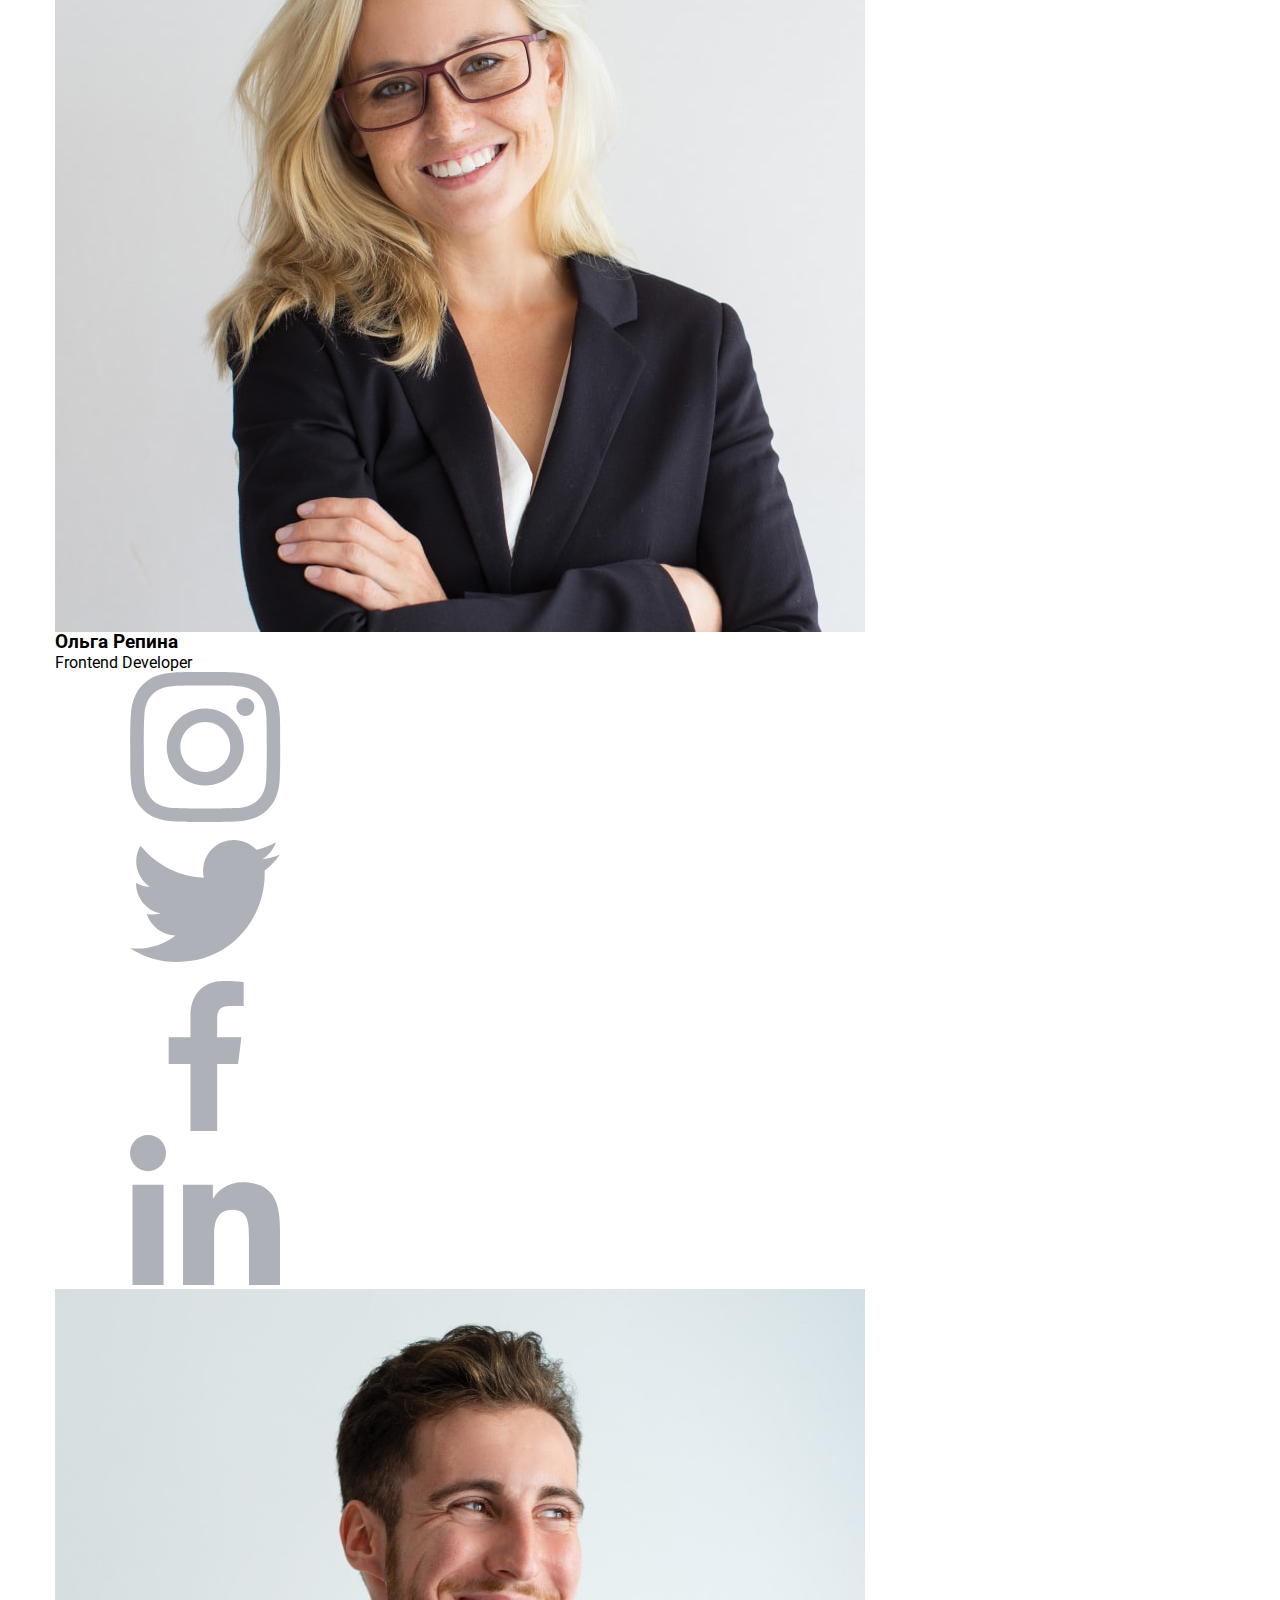
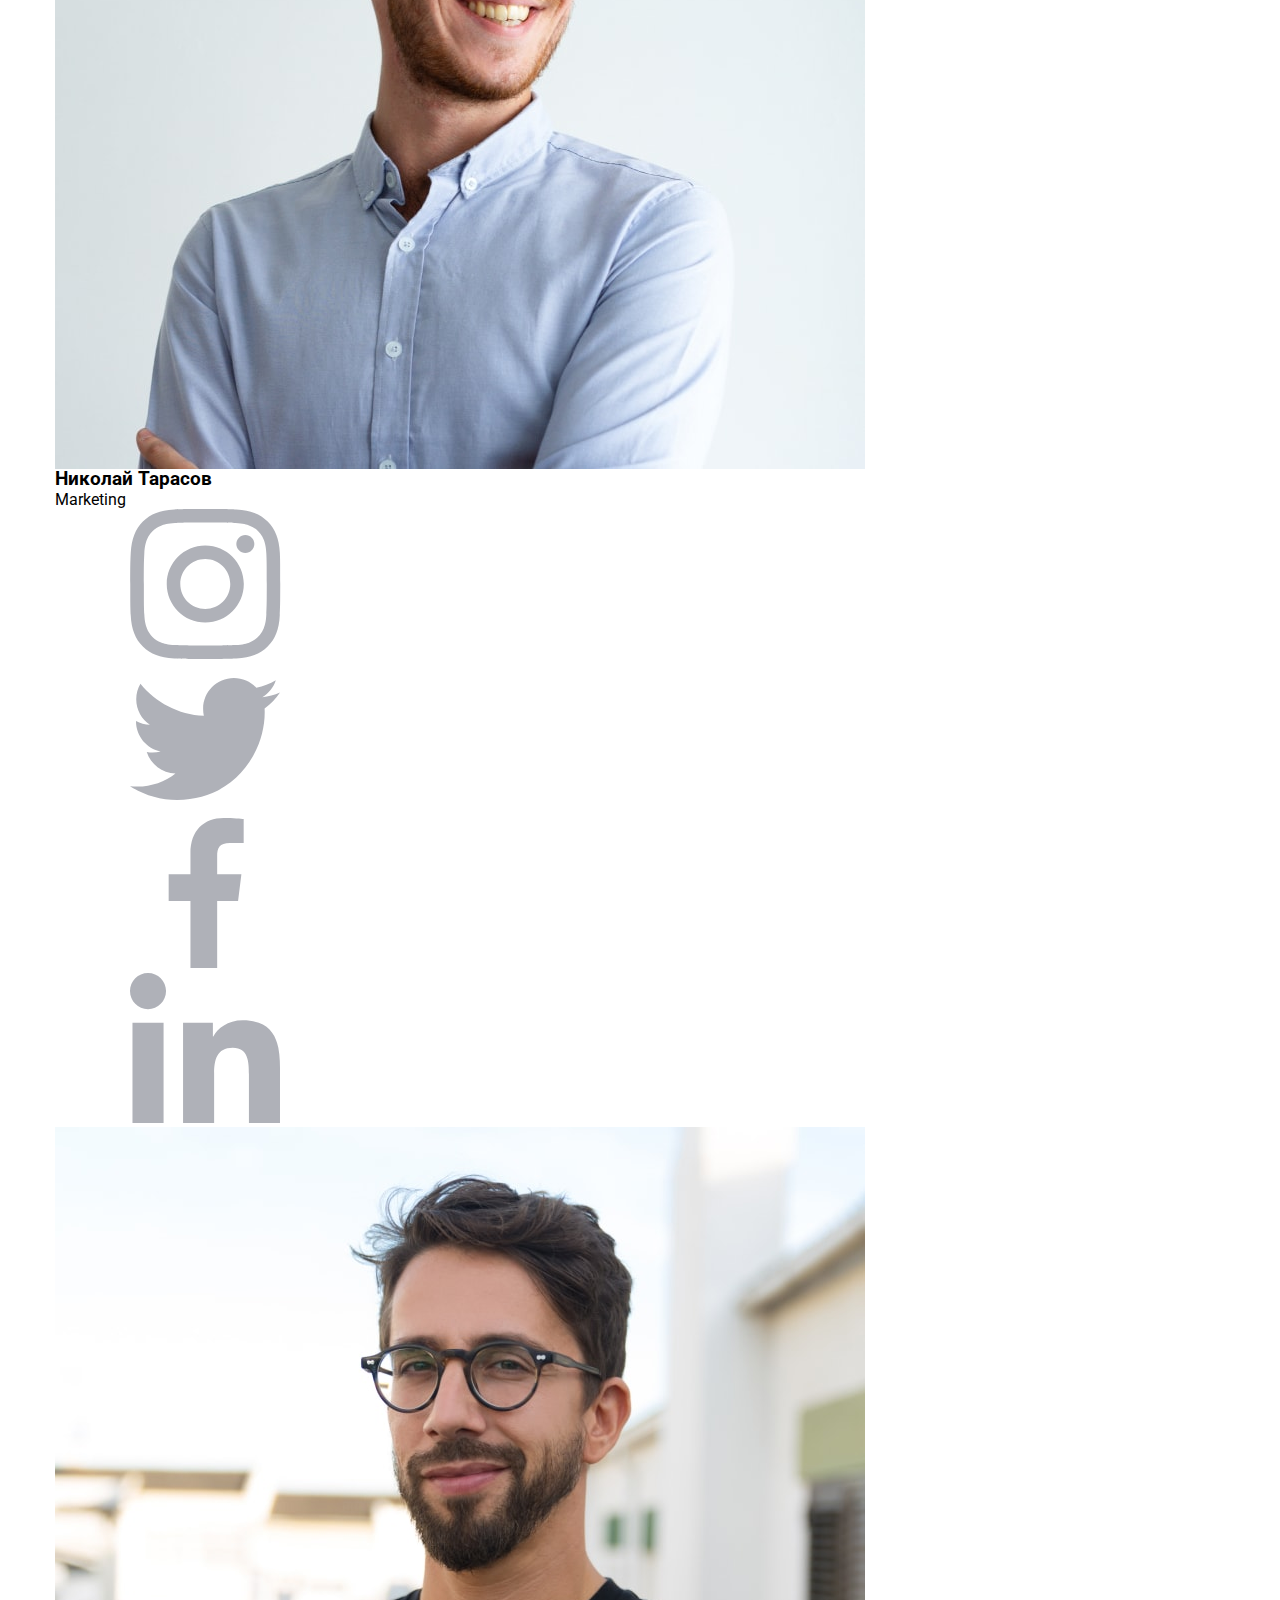
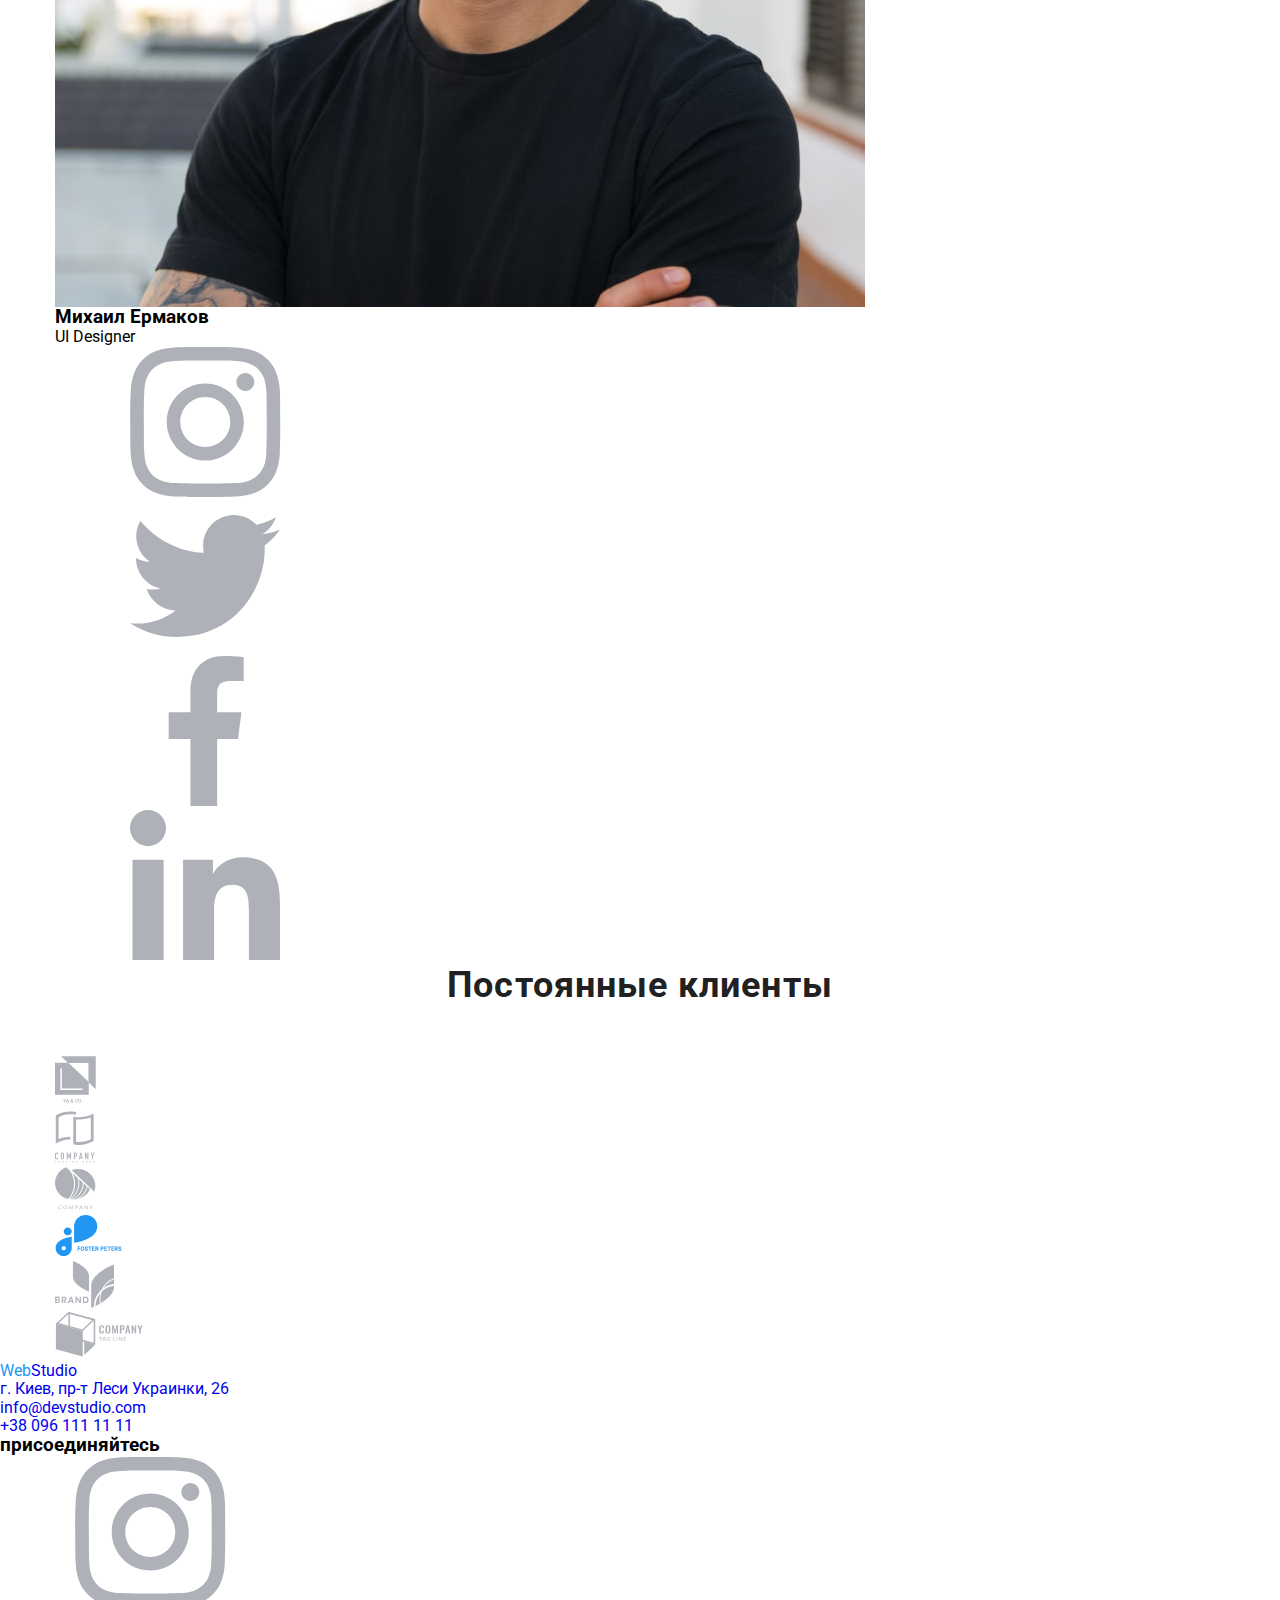
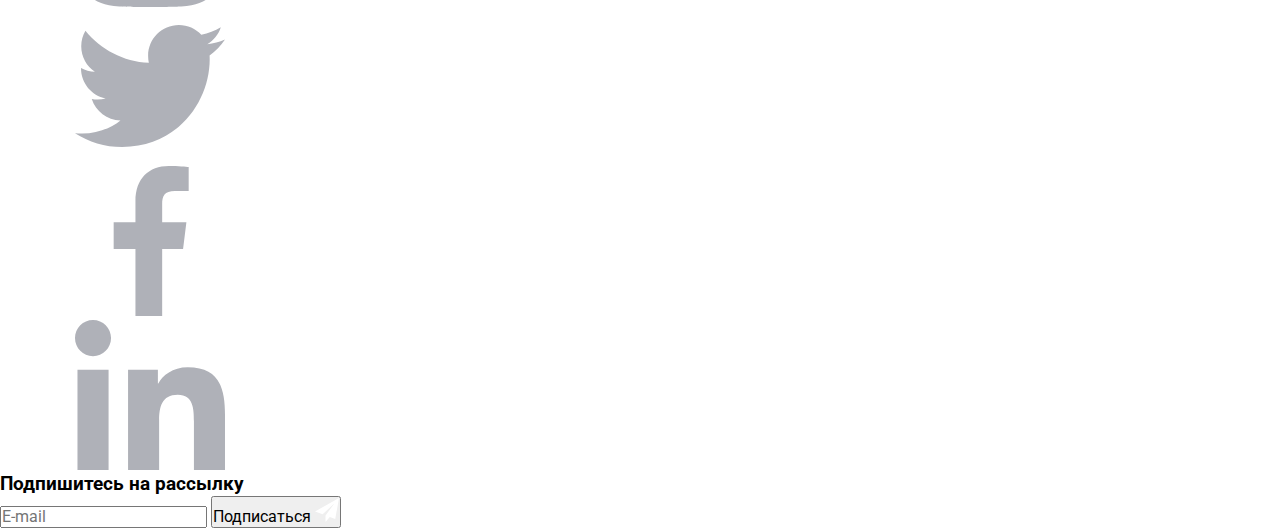
==== commit 9e7479f6: "внесла цвета в переменные" ====
--- a/index.html
+++ b/index.html
@@ -474,4 +474,4 @@
         </div>
     <script src="./js/model.js"></script>
 </body>
-</html>+</html>
--- a/css/styles.css
+++ b/css/styles.css
@@ -42,7 +42,8 @@
 }
 
 .web {
-    color: #2196F3;
+    
+    color: var(--accent-color);
 }
 
 .visually-hidden {
@@ -108,7 +109,7 @@
 
 .header-mail-link:hover svg,
 .header-tel-link:hover svg {
-    --color5: #2196F3;
+    --color5: var(--accent-color);
 } 
 
 .navigation-list-item:not(:last-child) {
@@ -128,8 +129,8 @@
     letter-spacing: 0.03em;
     color: #000000;
     margin-right: 93px;
-
-}
+}
+
 .navigation-list-link {
     font-family: var(--main-font);
     font-style: normal;
@@ -137,20 +138,17 @@
     font-size: 14px;
     line-height: 1.143;
     letter-spacing: 0.02em;
-    color: #212121;
+    color: var(--title-light-thene-color);
     padding-top: 32px;
     padding-bottom: 32px;
     position: relative; 
     transition: color 250ms var(--timing-function);
 }
 
-
-
 .link-studija,
 .link-portofolio {
     color: var(--accent-color);
 }
-
 
 .link-studija::after,
 .link-portofolio::after {
@@ -166,7 +164,6 @@
     transition: color 250ms var(--timing-function);
 }
 
-
 .navigation-list-link:hover,
 .navigation-list-link:focus,
 .header-address-link :hover,
@@ -182,9 +179,8 @@
     font-size: 14px;
     line-height: 1.143;
     letter-spacing: 0.02em;
-    color: #757575;
-}
-
+    color: var(--subtitle-color);
+}
 
 .hero-title {
     margin-top: 0;
@@ -232,7 +228,6 @@
     border: none;
 }
 
-
 .backdrop {
     position: fixed;
     overflow-y: auto;
@@ -254,11 +249,9 @@
     position: relative;
     width: 528px;
     height: 581px;
-    background-color: #FFFFFF;
-    
+    background-color: var(--title-dark-thene-color);
     padding-left: 40px;
     padding-right: 40px;
-    
 }
 
 .close-btn svg {
@@ -267,15 +260,14 @@
     height: 30px;
     top: 8px;
     right: 8px; 
-    background-color: #FFFFFF;
+    background-color: var(--title-dark-thene-color);
     border: 1px solid rgba(0, 0, 0, 0.1);
     border-radius: 50%;
     cursor: pointer;
-   
 }
 
 .close-btn:hover  {
-    --color3: #2196F3;
+    --color3: var(--accent-color);
 }
 
 .modal-title {
@@ -284,7 +276,7 @@
     line-height: 1.172;
     text-align: center;
     letter-spacing: 0.03em;
-    color: #212121;
+    color: var(--title-light-thene-color);
     margin-top: 16px;
     margin-bottom: 12px;
 }
@@ -303,7 +295,6 @@
 }
 
 .form-input{
-    
     width: 448px;
     height: 40px;
     border-color: rgba(33, 33, 33, 0.2);
@@ -319,12 +310,10 @@
     text-align: ;
     letter-spacing: 0.01em;
     color: rgba(117, 117, 117, 1);
-    cursor: pointer;
-    
+    cursor: pointer; 
 }
 
 .form-coment{
-    
     width: 448px;
     height: 120px;
     padding: 12px;
@@ -343,15 +332,15 @@
 
 .form-input:focus + .modal-form-icon,
 .form-input:hover + .modal-form-icon{
-    fill: #2196F3;
+    fill: var(--accent-color);
 }
 
 .form-input:hover,
 .form-coment:hover,
 .form-input:focus,
 .form-coment:focus {
-    border-color: #2196F3;
-    color: #2196F3;
+    border-color: var(--accent-color);
+    color: var(--accent-color);
     outline: none;
 }
 
@@ -366,8 +355,7 @@
     line-height: 1.714;
     letter-spacing: 0.03em;
     color: rgba(117, 117, 117, 1);
-    
-
+    margin-bottom: 30px;
 }
 
 .form-checkbox-conteiner::before {
@@ -376,30 +364,22 @@
     width: 16px;
     height: 15px;
     border-radius: 2px;
-    border: 0.75px solid #212121;
+    border: 0.75px solid var(--title-light-thene-color);
     margin-right: 8px;
-    
-   
 }
 
 .form-checkbox:checked + .form-checkbox-conteiner::before {
-    background-color: #2196F3;
+    background-color: var(--accent-color);
     background-image: url(../images/modal/check.svg);
-    border: none;
-   
-    
-}
-
+    border: none; 
+}
 
 .checkbox-item {
-    color: #2196F3;
+    color: var(--accent-color);
     margin-left: 5px;
-    
-}
-
+}
 
 .form-submit-btn {
-    
     font-family: var(--main-font);
     font-style: normal;
     font-weight: 700;
@@ -413,13 +393,12 @@
     height: 50px;
     border-radius: 4px;
     border-color: rgba(33, 150, 243, 1);
-    color: #FFFFFF;
+    color: var(--title-dark-thene-color);
     box-shadow: 0px 4px 4px rgba(0, 0, 0, 0.15);
     cursor: pointer;
     display: block;
     margin: 0 auto;
     border: none;
-    
 }
 
 .is-hidden {
@@ -435,18 +414,15 @@
 
 .articl-list {
     display: flex;
-    
 }
 
 .articl-list-item:not(:last-child) {
     margin-right: 30px;
-   
 }
 
 .articl-list-item {
     width: 270px;
 }
-
 
 .antenna::before {
     display: block;
@@ -456,7 +432,6 @@
     background-repeat: no-repeat;
     background-position: center;
     background-color: #F5F4FA;
-    
 }
 
 .clock::before {
@@ -503,7 +478,7 @@
     line-height: 1.143;
     letter-spacing: 0.03em;
     text-transform: uppercase;
-    color: #212121;
+    color: var(--title-light-thene-color);
 }
 
 .articl-content {
@@ -515,12 +490,11 @@
     font-size: 14px;
     line-height: 1.714;
     letter-spacing: 0.03em;
-    color: #757575;
+    color: var(--subtitle-color);
 }
 
 .services-section {
     padding-bottom: 94px;
-    
 }
 
 .services-title,
@@ -531,7 +505,7 @@
     line-height: 1.167;
     text-align: center;
     letter-spacing: 0.03em;
-    color: #212121;
+    color: var(--title-light-thene-color);
     margin-top: 0;
     margin-bottom: 50px;
 }
@@ -544,7 +518,6 @@
 .services-img {
     width: 370px;
     position: relative;
-    
 }
 
 .services-img:not(:last-child) {
@@ -553,7 +526,7 @@
 
 .services-text {
     background: rgba(47, 48, 58, 0.8);
-    color: #FFFFFF;
+    color: var(--title-dark-thene-color;
     font-family: var(--main-fon);
     font-style: normal;
     font-weight: 700;
@@ -589,7 +562,7 @@
 
 .about-inf {
     width: 270px;
-    background-color: #FFFFFF;
+    background-color: var(--title-dark-thene-color);
     border: 1px solid #ECECEC;
     box-shadow: 0px 2px 1px 0px rgba(0, 0, 0, 0.2), 
                 0px 1px 1px 0px rgba(0, 0, 0, 0.14), 
@@ -613,7 +586,7 @@
     line-height: 1.188;
     text-align: center;
     letter-spacing: 0.03em;
-    color: #212121;
+    color: var(--title-light-thene-color);
     margin-top: 0;
     margin-bottom: 10px;
 }
@@ -624,7 +597,7 @@
     line-height: 1.188;
     text-align: center;
     letter-spacing: 0.03em;
-    color: #757575;
+    color: var(--subtitle-color);
     margin-top: 0;
     margin-bottom: 16px;
 }
@@ -657,14 +630,13 @@
 }
 
 .social-list-item:hover {
-    background-color: #2196F3 ;
-    cursor: pointer;
-    
+    background-color: var(--accent-color) ;
+    cursor: pointer; 
 }
 
 .social-list-item:hover svg {
-    --color4: #FFFFFF; }
-
+    --color4: var(--title-dark-thene-color); 
+}
 
 .social-link svg {
     width: 20px;
@@ -699,18 +671,16 @@
 
 .clients-list-link svg {
     --color2: #AFB1B8;
-    transition: all 250ms var(--timing-function);
-   
-    
+    transition: all 250ms var(--timing-function); 
 }
 
 .clients-list-link:hover svg {
-    --color4: #2196F3;
-    --color2:  #2196F3;
+    --color4: var(--accent-color);
+    --color2:  var(--accent-color)3;
 }
 
 .clients-list-link:hover {
-   border: 1px solid #2196F3;
+   border: 1px solid var(--accent-color);
 }
 
 .project-nav-section {
@@ -744,7 +714,6 @@
 }
 
 .model-btn-nav {
-
     display: inline-block;
     min-width: 73px;
     border-radius: 4px;
@@ -773,20 +742,17 @@
     margin-right: 8px;
 }
 
-
 .list-progect {
     
     width: 370px;
     border: 1px solid #ECECEC;
-    transition: all 250ms var(--timing-function);
-    
+    transition: all 250ms var(--timing-function); 
 }
 
 .list-progect:hover {
     box-shadow: 1px 4px 6px 0px rgba(0, 0, 0, 0.16), 
                 1px 4px 6px 0px rgba(0, 0, 0, 0.06), 
-                1px 4px 6px 0px rgba(0, 0, 0, 0.12); 
-    
+                1px 4px 6px 0px rgba(0, 0, 0, 0.12);   
 }
 
 .list-progect:hover .project-text {
@@ -805,7 +771,6 @@
 .project-img {
     margin-top: 0;
     margin-bottom: 0;
-    
 }
 
 .project-text-container {
@@ -814,7 +779,6 @@
 }
 
 .project-text {
-
     position: absolute;
     display: inline-block;
     font-family: var(--main-font);
@@ -824,7 +788,7 @@
     font-style: normal;
     letter-spacing: 0.03em;
     background-color: rgba(33, 150, 243, 0.9);
-    color: #FFFFFF;
+    color: var(--title-dark-thene-color);
     width: 100%;
     height: 100%;
 
@@ -832,21 +796,17 @@
     top: 0;
     left: 0;
     transform: translateY(100%);
-    transition: transform 250ms cubic-bezier(0.4, 0, 0.2, 1);
-    
-    
-}
-
+    transition: transform 250ms var(--timing-function);
+}
 
 .subject {
     font-weight: 700;
     font-size: 18px;
     line-height: 2;
     letter-spacing: 0.06em;
-    color: #212121;
+    color: var(--title-light-thene-color);
     margin-top: 0;
     margin-bottom: 4px;
-
 }
 
 .subject-project {
@@ -854,23 +814,19 @@
     font-size: 16px;
     line-height: 1.875;
     letter-spacing: 0.03em;
-    color: #757575;
+    color: var(--subtitle-color);
     margin-top: 0;
     margin-bottom: 0;
-
 }
 
 .container-subject {
     padding: 20px 24px;
 }
-
 
 .footer {
     background: #2F303A;
     padding-top: 60px;
     padding-bottom: 60px;
-    
-   
 }
 
 .container-footer {
@@ -908,7 +864,7 @@
     font-size: 14px;
     line-height: 1,714px;
     letter-spacing: 0.03em;
-    color: rgba(255, 255, 255, 0.6);
+    color: var(--footer-address-color);
     margin-top: 0;
     margin-bottom: 0;
 }
@@ -924,8 +880,6 @@
 .footer-list {
     display: flex;
     align-items: center;
-   
-
 }
 
 .footer-item {
@@ -942,7 +896,7 @@
     text-transform: uppercase;
     font-size: var(--main-font);
     font-weight: 700;
-    color: #FFFFFF;
+    color: var(--title-dark-thene-color);
     letter-spacing: 0.03em;
 }
 
@@ -950,7 +904,6 @@
     display: flex;
     align-items: center;
     justify-content: center;
-   
 }
 
 .social-footer-item {
@@ -974,7 +927,6 @@
     transition: background-color 250ms var(--timing-function);
 }
 
-
 .social-footer-item:not(:last-child) {
     margin-right: 10px;
 }
@@ -982,13 +934,12 @@
 .social-footer-link svg {
     width: 20px;
     height: 20px;
-    --color4: #FFFFFF
+    --color4: var(--title-dark-thene-color);
 }
 
 .social-footer-link:hover {
-    background-color: #2196F3 ;
-}
-
+    background-color: var(--accent-color) ;
+}
 
 .footer-form-input {
     width: 358px;
@@ -999,13 +950,12 @@
     border-style: solid;
     padding-left: 16px;
     border-radius: 4px;
-    color: #FFFFFF ;
+    color: var(--title-dark-thene-color) ;
 }
 
 .footer-form-input:hover,
 .footer-form-input:focus {
-    border-color: #2196F3;
-    
+    border-color: var(--accent-color);
     outline: none;
 }
 
@@ -1031,12 +981,11 @@
     height: 50px;
     border-radius: 4px;
     border-color: rgba(33, 150, 243, 1);
-    color: #FFFFFF;
+    color: var(--title-dark-thene-color);
     box-shadow: 0px 4px 4px rgba(0, 0, 0, 0.15);
     cursor: pointer;
     margin: 0 auto;
     border: none;
-    
 }
 
 .btn-submit {
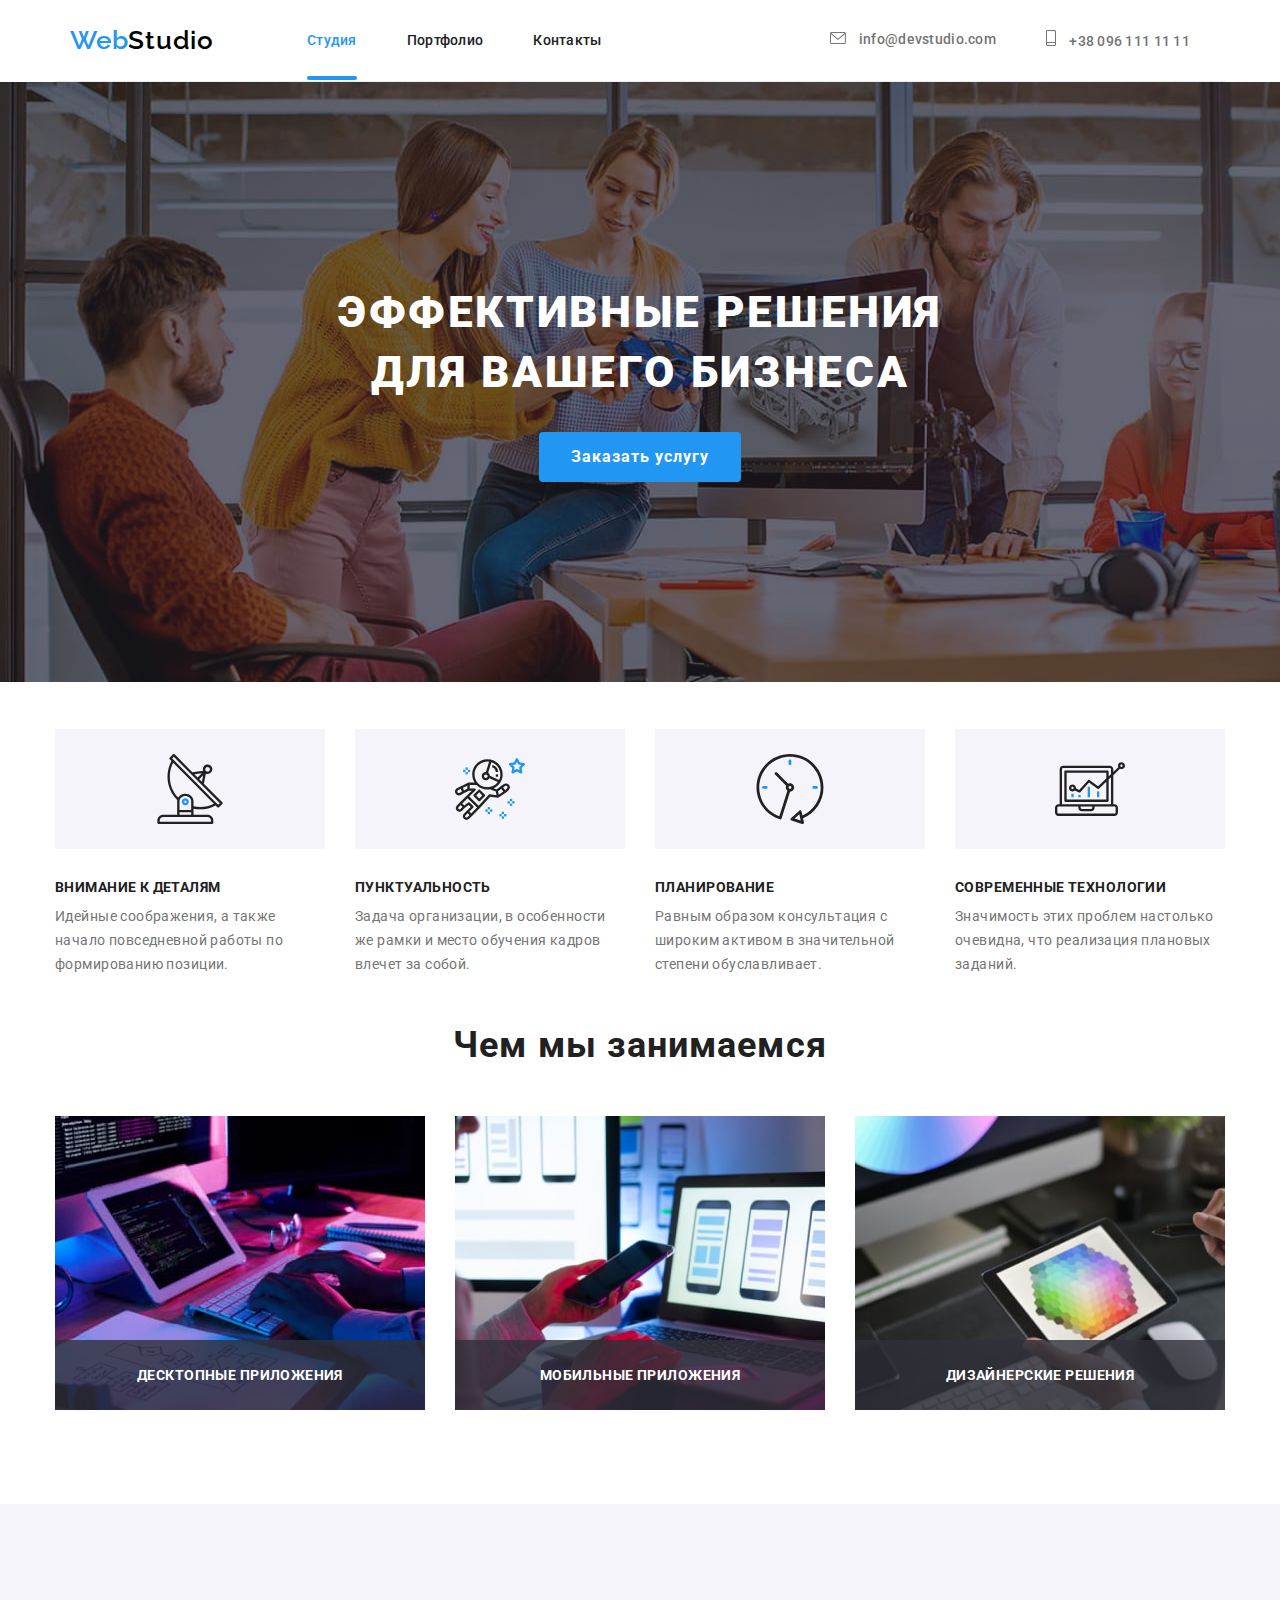
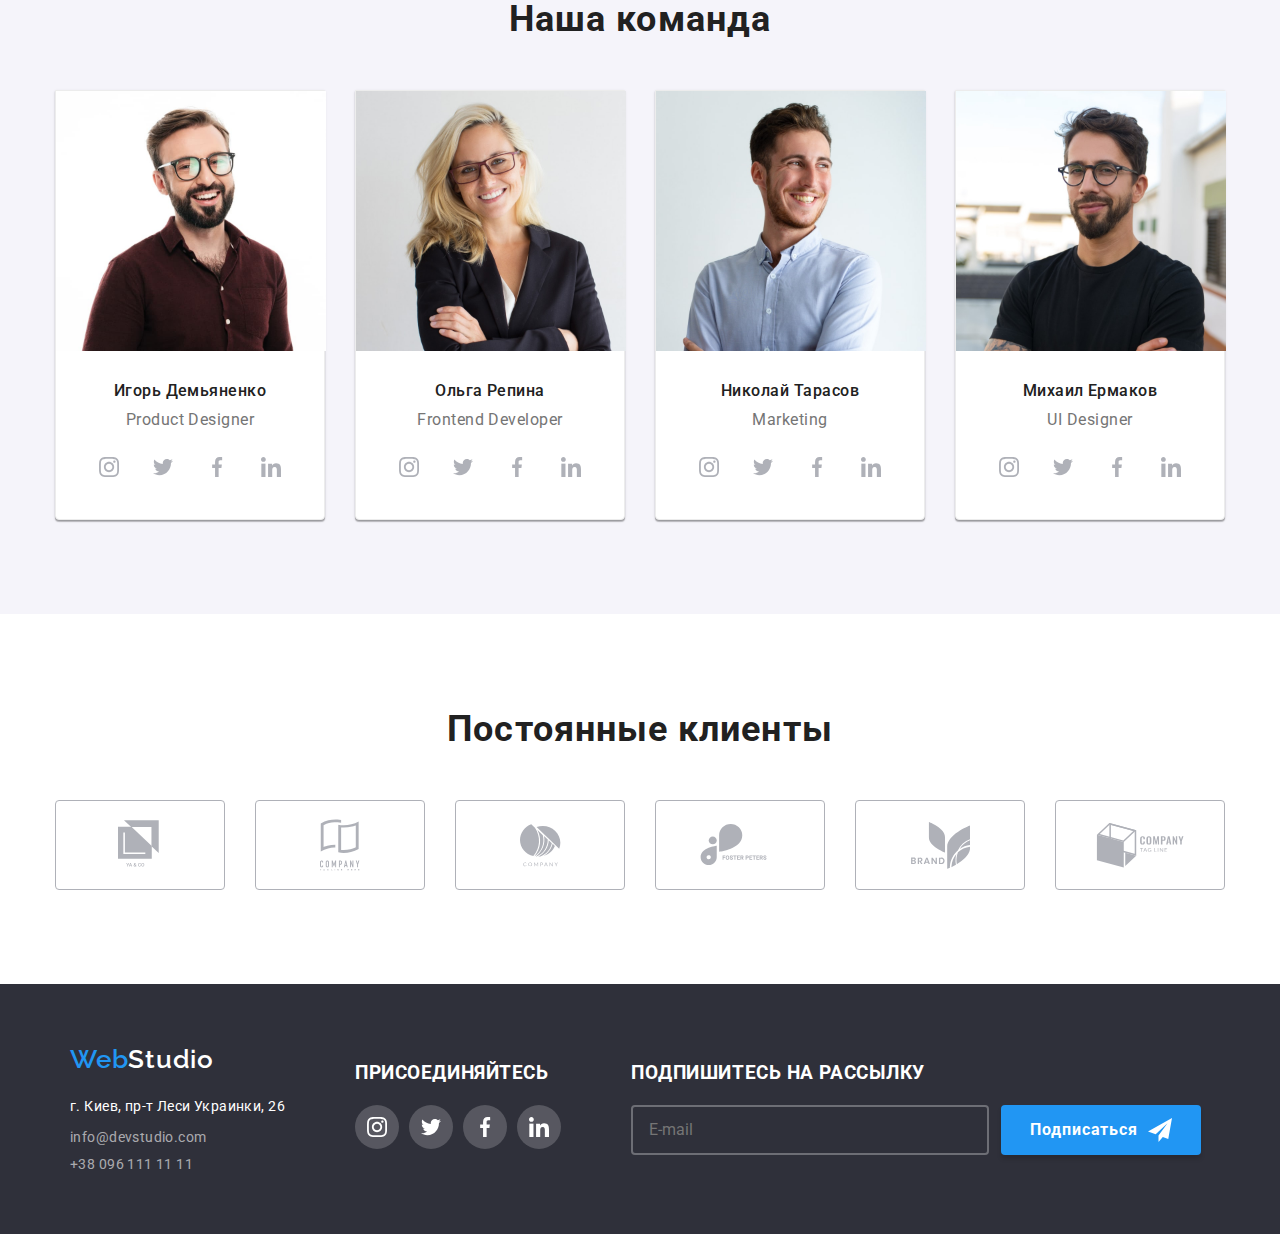
==== commit 453be5d2: "дз 7" ====
--- a/index.html
+++ b/index.html
@@ -5,7 +5,7 @@
     <meta name="viewport" content="width=device-width, initial-scale=1.0">
     <title>Вебстудия</title>
     <link rel="stylesheet" href="https://cdnjs.cloudflare.com/ajax/libs/modern-normalize/1.0.0/modern-normalize.css">
-    <link rel="stylesheet" href="./css/styles.css">
+    <link rel="stylesheet" href="./css/main.min.css">
     <link href="https://fonts.googleapis.com/css2?family=Raleway:wght@600&family=Roboto:wght@400;500;700;900&display=swap" rel="stylesheet">
 </head>
 <body>
--- a/css/main.min.css
+++ b/css/main.min.css
@@ -0,0 +1,2 @@
+.visually-hidden{position:absolute !important;clip:rect(1px 1px 1px 1px);clip:rect(1px, 1px, 1px, 1px);padding:0 !important;border:0 !important;height:1px !important;width:1px !important;overflow:hidden}*,*::before,*::after{margin:0;padding:0}body{font-family:"Roboto",sans-serif;font-style:normal}.link{text-decoration:none}.list{list-style:none;padding:0;margin:0}.address{font-style:normal}img{display:block}.container{width:1200px;padding-left:15px;padding-right:15px;margin:0 auto}.web{color:#2196F3}.header{padding-bottom:25px;padding-top:25px;border-bottom:1px solid #ECECEC}.header .container{display:flex;align-items:center}.header .address{margin-left:auto;margin-right:50px}.navigation{display:flex}.navigation-list{display:flex;align-items:center}.header-address-link{display:flex;transition:color 250ms cubic-bezier(0.4, 0, 0.2, 1)}.header-mail-link svg{height:12px;width:16px;margin-right:10px}.header-tel-link svg{height:16px;width:10px;margin-right:10px}.header-mail-link:hover svg,.header-tel-link:hover svg{--color5: #2196F3}.navigation-list-item:not(:last-child){margin-right:50px}.header-address:not(:last-child){margin-right:50px}.navigation-link{font-family:"Raleway",sans-serif;font-style:normal;font-weight:600;font-size:26px;line-height:1.192;letter-spacing:0.03em;color:#000000;margin-right:93px}.navigation-list-link{font-family:"Roboto",sans-serif;font-style:normal;font-weight:500;font-size:14px;line-height:1.143;letter-spacing:0.02em;color:#212121;padding-top:32px;padding-bottom:32px;position:relative;transition:color 250ms cubic-bezier(0.4, 0, 0.2, 1)}.link-studija,.link-portofolio{color:#2196F3}.link-studija::after,.link-portofolio::after{display:block;content:" ";left:0;bottom:0;width:100%;height:4px;border-radius:2px;background-color:#2196F3;position:absolute;transition:color 250ms cubic-bezier(0.4, 0, 0.2, 1)}.navigation-list-link:hover,.navigation-list-link:focus,.header-address-link :hover,.header-address-link :focus{color:#2196F3}.header-mail-link,.header-tel-link{font-family:"Roboto",sans-serif;font-style:normal;font-weight:500;font-size:14px;line-height:1.143;letter-spacing:0.02em;color:#757575}.hero-title{margin-top:0;margin-bottom:30px;font-family:"Roboto",sans-serif;font-style:normal;font-weight:900;font-size:44px;line-height:1.366;text-align:center;letter-spacing:0.06em;text-transform:uppercase;color:#fff}.hero{background:#2F303A;padding-top:200px;padding-bottom:200px;background-image:linear-gradient(rgba(47,48,58,0.4), rgba(47,48,58,0.4)),url(../images/hero/hero1.jpg);background-repeat:no-repeat;background-size:cover}.model-btn{min-width:200px;border-radius:4px;padding:10px 32px;font-family:"Roboto",sans-serif;font-style:normal;font-weight:700;font-size:16px;line-height:1.875;align-items:center;text-align:center;letter-spacing:0.06em;color:#fff;background:#2196F3;border-color:#2196F3;display:block;margin:0 auto;cursor:pointer;outline:none;border:none}.backdrop{position:fixed;overflow-y:auto;top:0;left:0;width:100%;height:100%;background-color:rgba(0,0,0,0.5)}.support{display:flex;justify-content:center;align-items:center;min-height:100%}.model{position:relative;width:528px;height:581px;background-color:#FFFFFF;padding-left:40px;padding-right:40px}.close-btn svg{position:absolute;width:30px;height:30px;top:8px;right:8px;background-color:#FFFFFF;border:1px solid rgba(0,0,0,0.1);border-radius:50%;cursor:pointer}.close-btn:hover{--color3: #2196F3}.modal-title{font-weight:700;font-size:20px;line-height:1.172;text-align:center;letter-spacing:0.03em;color:#212121;margin-top:16px;margin-bottom:12px}.form-container{display:block;margin-bottom:10px;font-weight:400;font-size:12px;line-height:1.172;letter-spacing:0.01em;color:#757575;position:relative;cursor:pointer}.form-input{width:448px;height:40px;border-color:rgba(33,33,33,0.2);border-style:solid;margin-top:4px;padding-left:42px}.form-container-coment{font-weight:400;font-size:12px;line-height:1.172;letter-spacing:0.01em;color:#757575;cursor:pointer}.form-coment{width:448px;height:120px;padding:12px;resize:none;border-color:rgba(33,33,33,0.2);border-style:solid;margin-top:4px;margin-bottom:20px}.modal-form-icon{position:absolute;bottom:12px;left:12px}.form-input:focus+.modal-form-icon,.form-input:hover+.modal-form-icon{fill:#2196F3}.form-input:hover,.form-coment:hover,.form-input:focus,.form-coment:focus{border-color:#2196F3;outline:none}.form-checkbox-conteiner{display:flex;align-items:center;justify-content:center;font-family:"Roboto",sans-serif;font-style:normal;font-weight:400;font-size:14px;line-height:1.714;letter-spacing:0.03em;color:#757575}.form-checkbox-conteiner::before{display:inline-block;content:"";width:16px;height:15px;border-radius:2px;border:0.75px solid #212121;margin-right:8px}.form-checkbox:checked+.form-checkbox-conteiner::before{background-color:#2196F3;background-image:url(../images/modal/check.svg);border:none}.checkbox-item{color:#2196F3;margin-left:5px}.form-submit-btn{font-family:"Roboto",sans-serif;font-style:normal;font-weight:700;font-size:16px;line-height:1.875;align-items:center;text-align:center;letter-spacing:0.06em;background-color:#2196f3;width:200px;height:50px;border-radius:4px;border-color:#2196f3;color:#fff;box-shadow:0px 4px 4px rgba(0,0,0,0.15);cursor:pointer;display:block;margin:0 auto;border:none}.is-hidden{opacity:0;visibility:hidden;pointer-events:none}.articl{padding-top:47px;padding-bottom:47px}.articl-list{display:flex}.articl-list-item:not(:last-child){margin-right:30px}.articl-list-item{width:270px}.antenna::before{display:block;content:"";height:120px;background-image:url(../images/figure-icon/antenna.svg);background-repeat:no-repeat;background-position:center;background-color:#F5F4FA}.clock::before{display:block;content:"";height:120px;background-image:url(../images/figure-icon/clock.svg);background-repeat:no-repeat;background-position:center;background-color:#F5F4FA}.diagram::before{display:block;content:"";height:120px;background-image:url(../images/figure-icon/diagram.svg);background-repeat:no-repeat;background-position:center;background-color:#F5F4FA}.astronaut::before{display:block;content:"";height:120px;background-image:url(../images/figure-icon/astronaut.svg);background-repeat:no-repeat;background-position:center;background-color:#F5F4FA}.articl-title-hidden{margin-top:0;margin-bottom:0}.articl-title{margin-top:30px;margin-bottom:10px;font-weight:700;font-size:14px;line-height:1.143;letter-spacing:0.03em;text-transform:uppercase;color:#212121}.articl-content{margin-top:0;margin-bottom:0;font-family:"Roboto",sans-serif;font-style:normal;font-weight:normal;font-size:14px;line-height:1.714;letter-spacing:0.03em;color:#757575}.services-section{padding-bottom:94px}.services-title,.about-title,.clients-title{font-weight:700;font-size:36px;line-height:1.167;text-align:center;letter-spacing:0.03em;color:#212121;margin-top:0;margin-bottom:50px}.services-img-list{display:flex;flex-wrap:wrap}.services-img{width:370px;position:relative}.services-img:not(:last-child){margin-right:30px}.services-text{background:rgba(47,48,58,0.8);color:#fff;font-family:"Roboto",sans-serif;font-style:normal;font-weight:700;font-size:14px;line-height:1.143;letter-spacing:0.03em;text-align:center;text-transform:uppercase;padding-top:27px;padding-bottom:27px;position:absolute;width:100%;left:0;bottom:0}.about-us-section{padding-top:94px;padding-bottom:94px;background-color:#F5F4FA}.container-about{padding-top:30px;padding-bottom:30px}.about-list{display:flex;flex-wrap:wrap}.about-inf{width:270px;background-color:#FFFFFF;border:1px solid #ECECEC;box-shadow:0px 2px 1px 0px rgba(0,0,0,0.2),0px 1px 1px 0px rgba(0,0,0,0.14),0px 1px 3px 0px rgba(0,0,0,0.12);border-radius:0px 0px 4px 4px}.about-inf:not(:last-child){margin-right:30px}.about-img{width:270px;margin-top:0;margin-bottom:0}.about-name{font-weight:500;font-size:16px;line-height:1.188;text-align:center;letter-spacing:0.03em;color:#212121;margin-top:0;margin-bottom:10px}.about-prof{font-weight:400;font-size:16px;line-height:1.188;text-align:center;letter-spacing:0.03em;color:#757575;margin-top:0;margin-bottom:16px}.social-list{display:flex;align-items:center;justify-content:center}.social-link{display:flex;height:44px;width:44px;border-radius:50%;align-items:center;justify-content:center}.social-list-item{display:flex;border-radius:50%;align-items:center;justify-content:center;transition:all 250ms cubic-bezier(0.4, 0, 0.2, 1)}.social-list-item:not(:last-child){margin-right:10px}.social-list-item:hover{background-color:#2196F3;cursor:pointer}.social-list-item:hover svg{--color4:  #FFFFFF}.social-link svg{width:20px;height:20px}.clients-section{padding-top:94px;padding-bottom:94px}.clients-list{display:flex;align-items:center;justify-content:center}.clients-list-link{display:flex;height:90px;width:170px;align-items:center;justify-content:center;border:1px solid #afb1b8;border-radius:4px;transition:all 250ms cubic-bezier(0.4, 0, 0.2, 1)}.clients-list-item:not(:last-child){margin-right:30px}.clients-list-link svg{--color2: #AFB1B8;transition:all 250ms cubic-bezier(0.4, 0, 0.2, 1)}.clients-list-link:hover svg{--color4: #2196F3;--color2:  #2196F3}.clients-list-link:hover{border:1px solid #2196F3}.footer{background:#2F303A;padding-top:60px;padding-bottom:60px}.container-footer{width:1170px;padding-left:15px;padding-right:15px;margin:0 auto}.footer-navigation-link{font-family:"Raleway",sans-serif;font-style:normal;font-weight:600;font-size:26px;line-height:1.192;letter-spacing:0.03em;color:#fff}.footer-maps-link{font-family:"Roboto",sans-serif;font-style:normal;font-weight:400;font-size:14px;line-height:1.714;letter-spacing:0.03em;color:#fff}.footer-mail-link,.footer-tel-link{font-family:"Roboto",sans-serif;font-style:normal;font-weight:400;font-size:14px;line-height:1,714px;letter-spacing:0.03em;color:rgba(255,255,255,0.6);margin-top:0;margin-bottom:0}.footer-link:not(:last-child){margin-bottom:9px}.footer .address{margin-top:20px}.footer-list{display:flex;align-items:center}.footer-item{margin-right:70px}.footer-item-container{margin-bottom:6px;margin-right:70px}.social-title{margin-bottom:20px;text-transform:uppercase;font-size:"Roboto",sans-serif;font-weight:700;color:#fff;letter-spacing:0.03em}.social-list-footer{display:flex;align-items:center;justify-content:center}.social-footer-item{display:flex;height:44px;width:44px;border-radius:50%;align-items:center;justify-content:center;background:rgba(255,255,255,0.1)}.social-footer-link{display:flex;height:44px;width:44px;border-radius:50%;align-items:center;justify-content:center;background:rgba(255,255,255,0.1);transition:background-color 250ms cubic-bezier(0.4, 0, 0.2, 1)}.social-footer-item:not(:last-child){margin-right:10px}.social-footer-link svg{width:20px;height:20px;--color4: #FFFFFF}.social-footer-link:hover{background-color:#2196F3}.footer-form-input{width:358px;height:50px;margin-right:12px;background-color:transparent;border-color:rgba(255,255,255,0.3);border-style:solid;padding-left:16px;border-radius:4px;color:#fff}.footer-form-input:hover,.footer-form-input:focus{border-color:#2196F3;outline:none}.footer-form{display:flex}.form-footer-btn{position:relative;display:flex;align-items:center;justify-content:center;font-family:"Roboto",sans-serif;font-style:normal;font-weight:700;font-size:16px;line-height:1.875;align-items:center;text-align:center;letter-spacing:0.06em;background-color:#2196f3;width:200px;height:50px;border-radius:4px;border-color:#2196f3;color:#FFFFFF;box-shadow:0px 4px 4px rgba(0,0,0,0.15);cursor:pointer;margin:0 auto;border:none}.btn-submit{margin-top:30px;margin-bottom:35px}.submit-icon{margin-left:10px}
+/*# sourceMappingURL=main.min.css.map */